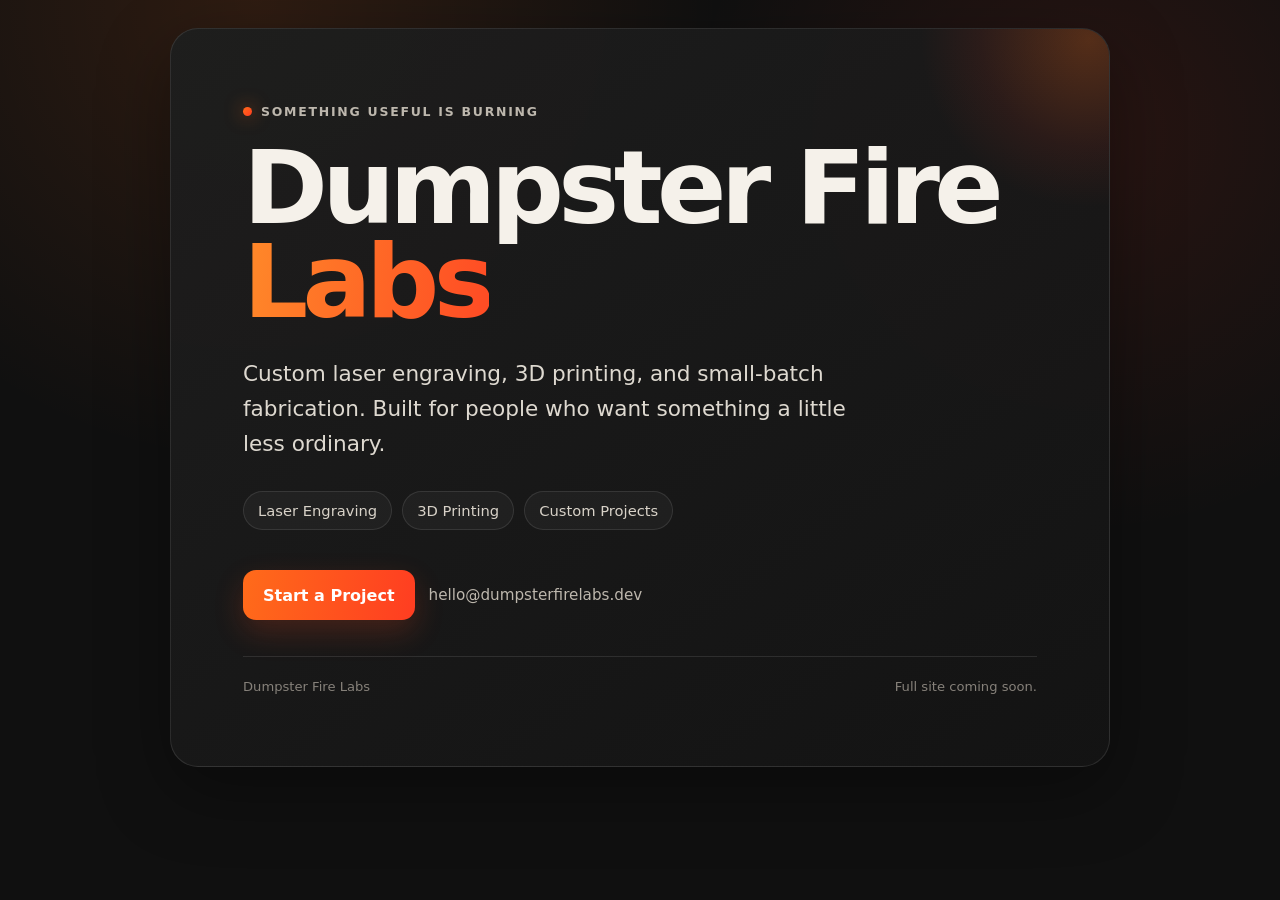
==== index.html @ 1f5a21df "Add files via upload" ====
<!doctype html>
<html lang="en">
<head>
  <meta charset="utf-8" />
  <meta name="viewport" content="width=device-width, initial-scale=1" />
  <meta name="description" content="Dumpster Fire Labs — custom laser engraving, 3D printing, and small-batch fabrication." />
  <meta name="theme-color" content="#121212" />
  <title>Dumpster Fire Labs</title>
  <style>
    :root {
      --bg: #101010;
      --text: #f5f1ea;
      --muted: #bdb7ad;
      --accent: #ff6b1a;
      --accent-2: #ff3d21;
      --line: rgba(255,255,255,.10);
      --shadow: 0 24px 70px rgba(0,0,0,.35);
    }
    * { box-sizing: border-box; }
    html, body { min-height: 100%; }
    body {
      margin: 0;
      background:
        radial-gradient(circle at 20% 0%, rgba(255,107,26,.13), transparent 34%),
        radial-gradient(circle at 85% 15%, rgba(255,61,33,.10), transparent 30%),
        var(--bg);
      color: var(--text);
      font-family: Inter, ui-sans-serif, system-ui, -apple-system, BlinkMacSystemFont, "Segoe UI", sans-serif;
      display: grid;
      place-items: center;
      padding: 28px;
    }
    .wrap { width: min(940px, 100%); }
    .card {
      position: relative;
      overflow: hidden;
      background: linear-gradient(145deg, rgba(30,30,30,.96), rgba(20,20,20,.96));
      border: 1px solid var(--line);
      border-radius: 28px;
      padding: clamp(30px, 6vw, 72px);
      box-shadow: var(--shadow);
    }
    .glow {
      position: absolute;
      width: 340px;
      height: 340px;
      border-radius: 50%;
      right: -150px;
      top: -160px;
      background: radial-gradient(circle, rgba(255,107,26,.26), rgba(255,61,33,.08) 45%, transparent 70%);
      pointer-events: none;
    }
    .eyebrow {
      display: inline-flex;
      align-items: center;
      gap: 9px;
      color: var(--muted);
      font-size: .78rem;
      font-weight: 750;
      letter-spacing: .14em;
      text-transform: uppercase;
      margin-bottom: 22px;
    }
    .spark {
      width: 9px;
      height: 9px;
      border-radius: 999px;
      background: linear-gradient(135deg, var(--accent), var(--accent-2));
      box-shadow: 0 0 18px rgba(255,107,26,.65);
    }
    h1 {
      margin: 0;
      font-size: clamp(3rem, 8vw, 6.6rem);
      line-height: .92;
      letter-spacing: -.055em;
      max-width: 760px;
    }
    .accent {
      background: linear-gradient(100deg, #ff8a29, #ff4a24);
      -webkit-background-clip: text;
      background-clip: text;
      color: transparent;
    }
    .tagline {
      margin: 28px 0 0;
      max-width: 650px;
      color: #ded9d0;
      font-size: clamp(1.08rem, 2.2vw, 1.35rem);
      line-height: 1.6;
    }
    .services {
      display: flex;
      flex-wrap: wrap;
      gap: 10px;
      margin-top: 30px;
    }
    .pill {
      border: 1px solid var(--line);
      background: rgba(255,255,255,.035);
      color: #d8d2c8;
      border-radius: 999px;
      padding: 10px 14px;
      font-size: .92rem;
    }
    .actions {
      display: flex;
      flex-wrap: wrap;
      align-items: center;
      gap: 14px;
      margin-top: 40px;
    }
    .button {
      display: inline-flex;
      align-items: center;
      justify-content: center;
      min-height: 50px;
      padding: 0 20px;
      border-radius: 13px;
      background: linear-gradient(100deg, var(--accent), var(--accent-2));
      color: white;
      font-weight: 800;
      text-decoration: none;
      box-shadow: 0 12px 30px rgba(255,75,30,.20);
      transition: transform .15s ease, filter .15s ease;
    }
    .button:hover {
      transform: translateY(-1px);
      filter: brightness(1.05);
    }
    .email {
      color: var(--muted);
      text-decoration: none;
      font-size: .95rem;
    }
    .email:hover { color: var(--text); }
    footer {
      display: flex;
      justify-content: space-between;
      gap: 18px;
      margin-top: 36px;
      padding-top: 22px;
      border-top: 1px solid var(--line);
      color: #86817a;
      font-size: .82rem;
    }
    @media (max-width: 640px) {
      body { padding: 16px; }
      .card { border-radius: 22px; }
      footer { flex-direction: column; }
    }
  </style>
</head>
<body>
  <main class="wrap">
    <section class="card">
      <div class="glow"></div>
      <div class="eyebrow"><span class="spark"></span> Something useful is burning</div>
      <h1>Dumpster Fire <span class="accent">Labs</span></h1>
      <p class="tagline">
        Custom laser engraving, 3D printing, and small-batch fabrication.
        Built for people who want something a little less ordinary.
      </p>
      <div class="services" aria-label="Services">
        <span class="pill">Laser Engraving</span>
        <span class="pill">3D Printing</span>
        <span class="pill">Custom Projects</span>
      </div>
      <div class="actions">
        <a class="button" href="mailto:hello@dumpsterfirelabs.dev">Start a Project</a>
        <a class="email" href="mailto:hello@dumpsterfirelabs.dev">hello@dumpsterfirelabs.dev</a>
      </div>
      <footer>
        <span>Dumpster Fire Labs</span>
        <span>Full site coming soon.</span>
      </footer>
    </section>
  </main>
</body>
</html>
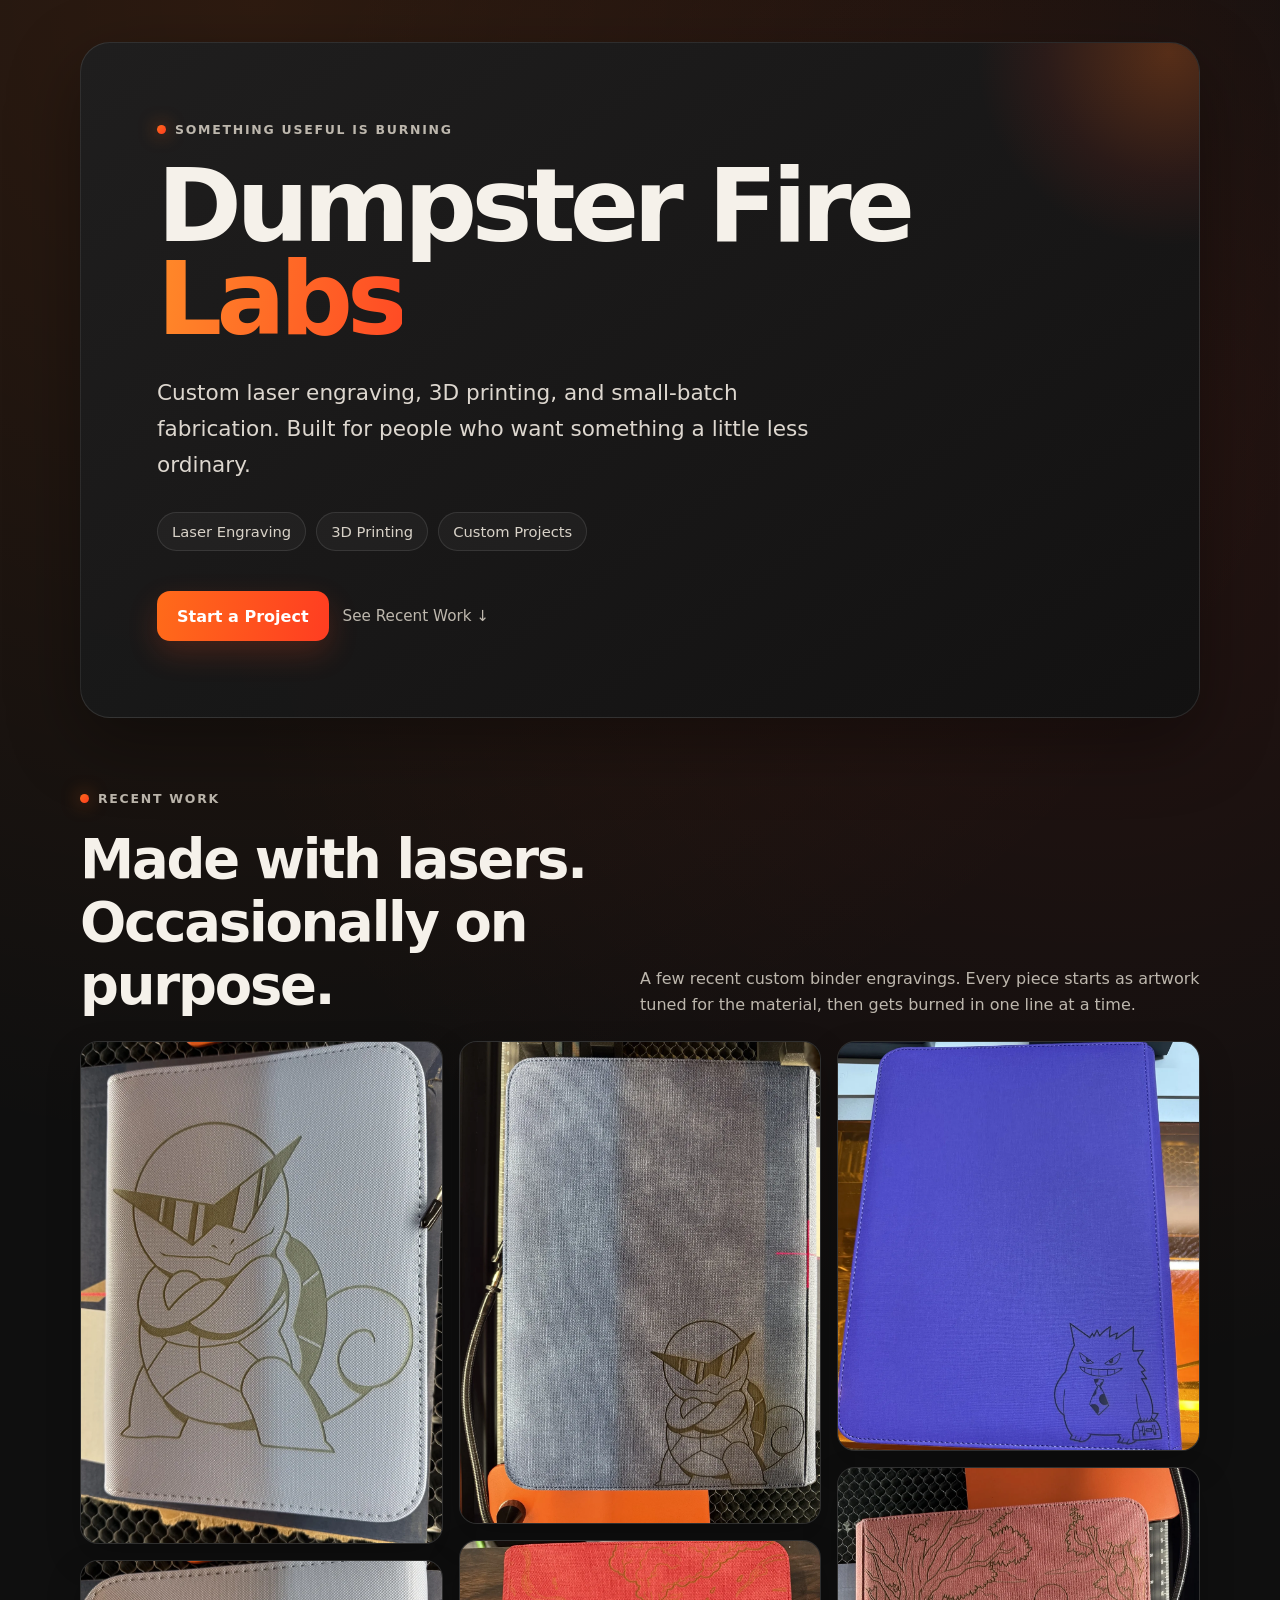
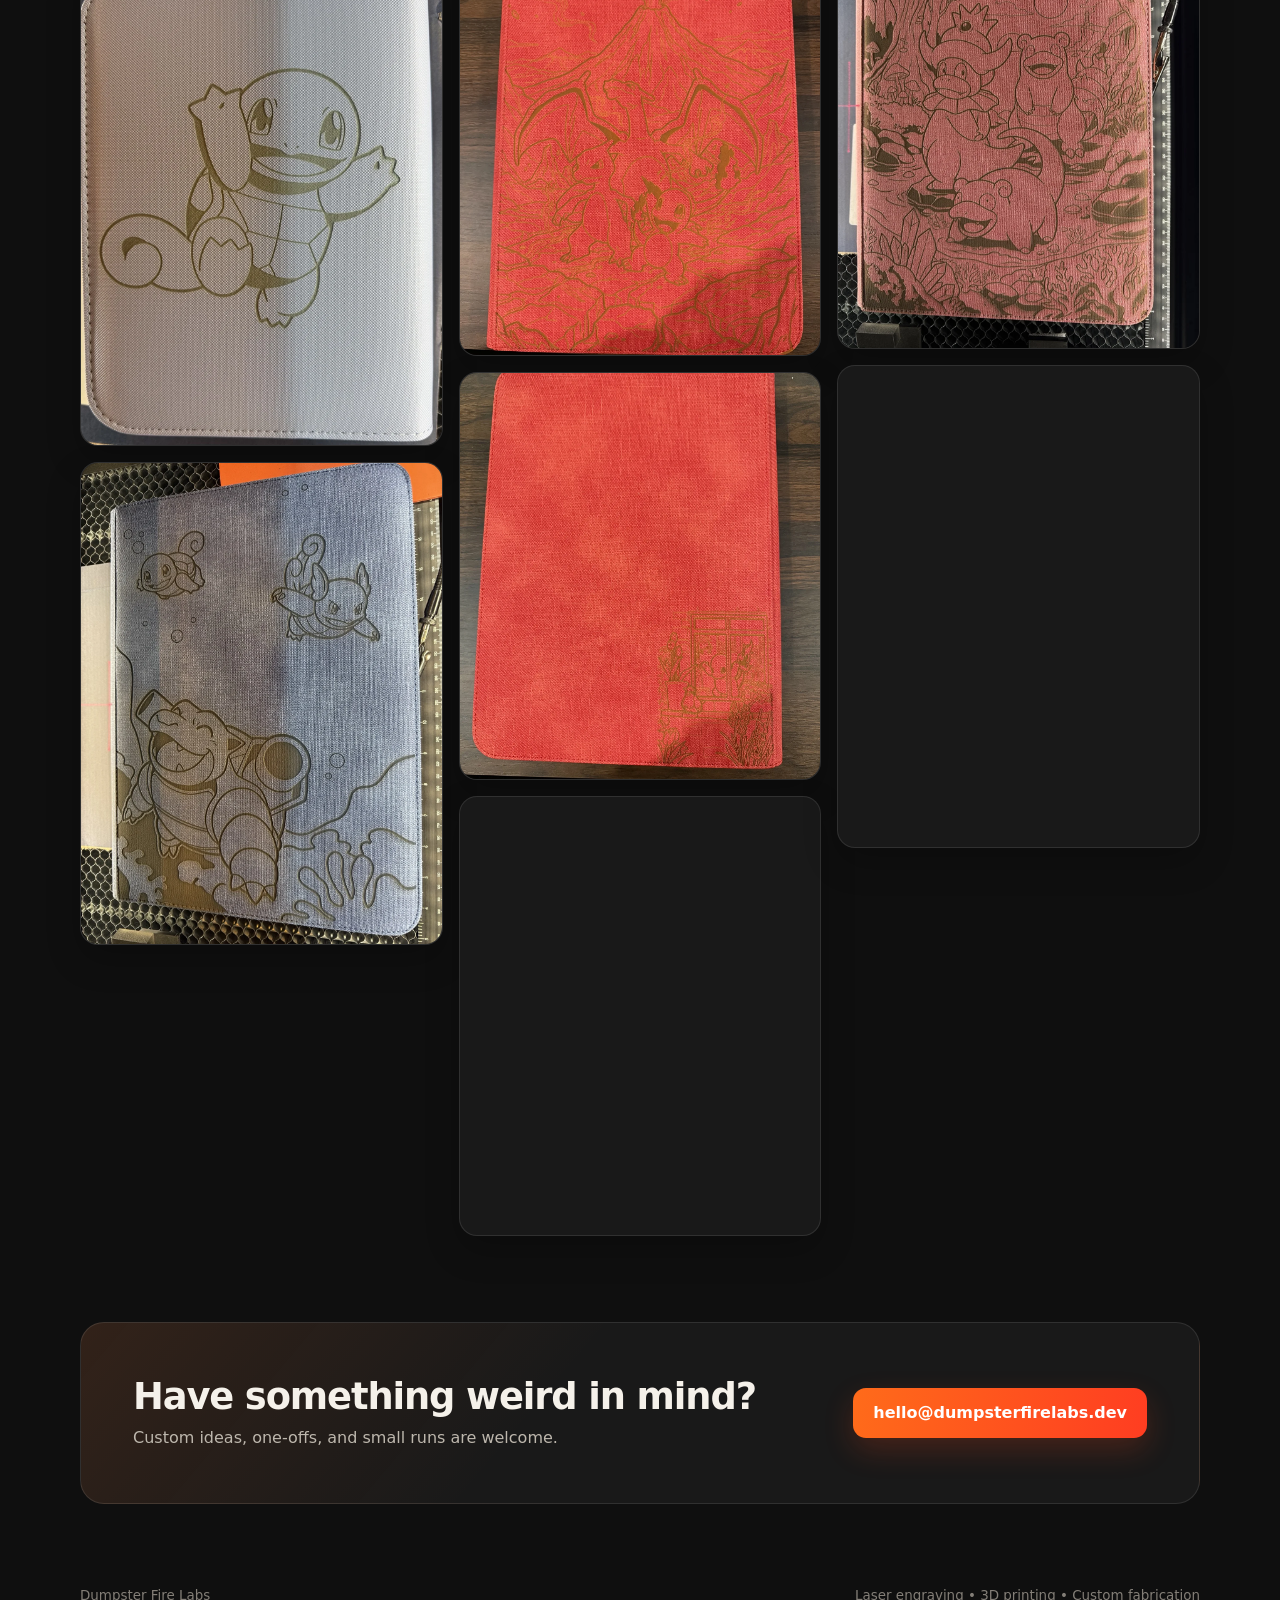
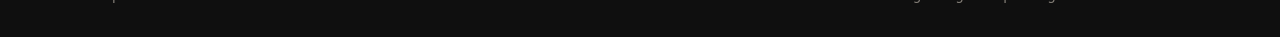
==== commit 1e416583: "Add files via upload" ====
--- a/index.html
+++ b/index.html
@@ -1,179 +1,43 @@
 <!doctype html>
 <html lang="en">
 <head>
-  <meta charset="utf-8" />
-  <meta name="viewport" content="width=device-width, initial-scale=1" />
-  <meta name="description" content="Dumpster Fire Labs — custom laser engraving, 3D printing, and small-batch fabrication." />
-  <meta name="theme-color" content="#121212" />
-  <title>Dumpster Fire Labs</title>
-  <style>
-    :root {
-      --bg: #101010;
-      --text: #f5f1ea;
-      --muted: #bdb7ad;
-      --accent: #ff6b1a;
-      --accent-2: #ff3d21;
-      --line: rgba(255,255,255,.10);
-      --shadow: 0 24px 70px rgba(0,0,0,.35);
-    }
-    * { box-sizing: border-box; }
-    html, body { min-height: 100%; }
-    body {
-      margin: 0;
-      background:
-        radial-gradient(circle at 20% 0%, rgba(255,107,26,.13), transparent 34%),
-        radial-gradient(circle at 85% 15%, rgba(255,61,33,.10), transparent 30%),
-        var(--bg);
-      color: var(--text);
-      font-family: Inter, ui-sans-serif, system-ui, -apple-system, BlinkMacSystemFont, "Segoe UI", sans-serif;
-      display: grid;
-      place-items: center;
-      padding: 28px;
-    }
-    .wrap { width: min(940px, 100%); }
-    .card {
-      position: relative;
-      overflow: hidden;
-      background: linear-gradient(145deg, rgba(30,30,30,.96), rgba(20,20,20,.96));
-      border: 1px solid var(--line);
-      border-radius: 28px;
-      padding: clamp(30px, 6vw, 72px);
-      box-shadow: var(--shadow);
-    }
-    .glow {
-      position: absolute;
-      width: 340px;
-      height: 340px;
-      border-radius: 50%;
-      right: -150px;
-      top: -160px;
-      background: radial-gradient(circle, rgba(255,107,26,.26), rgba(255,61,33,.08) 45%, transparent 70%);
-      pointer-events: none;
-    }
-    .eyebrow {
-      display: inline-flex;
-      align-items: center;
-      gap: 9px;
-      color: var(--muted);
-      font-size: .78rem;
-      font-weight: 750;
-      letter-spacing: .14em;
-      text-transform: uppercase;
-      margin-bottom: 22px;
-    }
-    .spark {
-      width: 9px;
-      height: 9px;
-      border-radius: 999px;
-      background: linear-gradient(135deg, var(--accent), var(--accent-2));
-      box-shadow: 0 0 18px rgba(255,107,26,.65);
-    }
-    h1 {
-      margin: 0;
-      font-size: clamp(3rem, 8vw, 6.6rem);
-      line-height: .92;
-      letter-spacing: -.055em;
-      max-width: 760px;
-    }
-    .accent {
-      background: linear-gradient(100deg, #ff8a29, #ff4a24);
-      -webkit-background-clip: text;
-      background-clip: text;
-      color: transparent;
-    }
-    .tagline {
-      margin: 28px 0 0;
-      max-width: 650px;
-      color: #ded9d0;
-      font-size: clamp(1.08rem, 2.2vw, 1.35rem);
-      line-height: 1.6;
-    }
-    .services {
-      display: flex;
-      flex-wrap: wrap;
-      gap: 10px;
-      margin-top: 30px;
-    }
-    .pill {
-      border: 1px solid var(--line);
-      background: rgba(255,255,255,.035);
-      color: #d8d2c8;
-      border-radius: 999px;
-      padding: 10px 14px;
-      font-size: .92rem;
-    }
-    .actions {
-      display: flex;
-      flex-wrap: wrap;
-      align-items: center;
-      gap: 14px;
-      margin-top: 40px;
-    }
-    .button {
-      display: inline-flex;
-      align-items: center;
-      justify-content: center;
-      min-height: 50px;
-      padding: 0 20px;
-      border-radius: 13px;
-      background: linear-gradient(100deg, var(--accent), var(--accent-2));
-      color: white;
-      font-weight: 800;
-      text-decoration: none;
-      box-shadow: 0 12px 30px rgba(255,75,30,.20);
-      transition: transform .15s ease, filter .15s ease;
-    }
-    .button:hover {
-      transform: translateY(-1px);
-      filter: brightness(1.05);
-    }
-    .email {
-      color: var(--muted);
-      text-decoration: none;
-      font-size: .95rem;
-    }
-    .email:hover { color: var(--text); }
-    footer {
-      display: flex;
-      justify-content: space-between;
-      gap: 18px;
-      margin-top: 36px;
-      padding-top: 22px;
-      border-top: 1px solid var(--line);
-      color: #86817a;
-      font-size: .82rem;
-    }
-    @media (max-width: 640px) {
-      body { padding: 16px; }
-      .card { border-radius: 22px; }
-      footer { flex-direction: column; }
-    }
-  </style>
+<meta charset="utf-8">
+<meta name="viewport" content="width=device-width,initial-scale=1">
+<meta name="description" content="Dumpster Fire Labs — custom laser engraving, 3D printing, and small-batch fabrication.">
+<meta name="theme-color" content="#101010">
+<title>Dumpster Fire Labs</title>
+<style>
+:root{--bg:#0f0f0f;--panel:#191919;--text:#f5f1ea;--muted:#bdb7ad;--accent:#ff6b1a;--accent2:#ff3d21;--line:rgba(255,255,255,.1)}
+*{box-sizing:border-box}html{scroll-behavior:smooth}body{margin:0;background:radial-gradient(circle at 20% 0,rgba(255,107,26,.13),transparent 34%),radial-gradient(circle at 85% 15%,rgba(255,61,33,.09),transparent 30%),var(--bg);color:var(--text);font-family:Inter,ui-sans-serif,system-ui,-apple-system,BlinkMacSystemFont,"Segoe UI",sans-serif}
+.shell{width:min(1120px,calc(100% - 32px));margin:auto}.hero{min-height:78vh;display:grid;place-items:center;padding:42px 0 34px}
+.hero-card{width:100%;position:relative;overflow:hidden;background:linear-gradient(145deg,rgba(31,31,31,.97),rgba(18,18,18,.97));border:1px solid var(--line);border-radius:30px;padding:clamp(32px,6vw,76px);box-shadow:0 24px 70px rgba(0,0,0,.35)}
+.glow{position:absolute;width:390px;height:390px;border-radius:50%;right:-165px;top:-185px;background:radial-gradient(circle,rgba(255,107,26,.27),rgba(255,61,33,.08) 45%,transparent 70%)}
+.eyebrow{display:inline-flex;align-items:center;gap:9px;color:var(--muted);font-size:.78rem;font-weight:800;letter-spacing:.14em;text-transform:uppercase;margin-bottom:22px}
+.spark{width:9px;height:9px;border-radius:50%;background:linear-gradient(135deg,var(--accent),var(--accent2));box-shadow:0 0 18px rgba(255,107,26,.65)}
+h1{margin:0;max-width:820px;font-size:clamp(3.2rem,8vw,7rem);line-height:.91;letter-spacing:-.057em}.accent{background:linear-gradient(100deg,#ff8a29,#ff4a24);-webkit-background-clip:text;background-clip:text;color:transparent}
+.tagline{margin:30px 0 0;max-width:700px;color:#ddd7cf;font-size:clamp(1.08rem,2vw,1.35rem);line-height:1.65}
+.services,.actions{display:flex;flex-wrap:wrap;gap:10px;margin-top:30px}.pill{border:1px solid var(--line);background:rgba(255,255,255,.035);color:#d8d2c8;border-radius:999px;padding:10px 14px;font-size:.92rem}
+.actions{align-items:center;gap:14px;margin-top:40px}.button{display:inline-flex;align-items:center;justify-content:center;min-height:50px;padding:0 20px;border-radius:13px;background:linear-gradient(100deg,var(--accent),var(--accent2));color:#fff;font-weight:850;text-decoration:none;box-shadow:0 12px 30px rgba(255,75,30,.2)}
+.secondary{color:var(--muted);text-decoration:none;font-size:.95rem}.section{padding:36px 0 86px}.section-head{display:flex;justify-content:space-between;align-items:end;gap:28px;margin-bottom:24px}.section-head h2{margin:0;font-size:clamp(2rem,5vw,3.4rem);letter-spacing:-.04em}.section-head p{margin:0;max-width:560px;color:var(--muted);line-height:1.6}
+.gallery{columns:3 280px;column-gap:16px}.shot{break-inside:avoid;margin:0 0 16px;overflow:hidden;border:1px solid var(--line);border-radius:18px;background:var(--panel);box-shadow:0 14px 34px rgba(0,0,0,.22)}.shot img{display:block;width:100%;height:auto;transition:transform .25s ease}.shot:hover img{transform:scale(1.012)}
+.cta{margin-bottom:84px;padding:clamp(28px,5vw,52px);border-radius:24px;border:1px solid var(--line);background:linear-gradient(130deg,rgba(255,107,26,.11),transparent 42%),var(--panel);display:flex;justify-content:space-between;align-items:center;gap:24px}.cta h3{margin:0 0 8px;font-size:clamp(1.55rem,3vw,2.3rem);letter-spacing:-.03em}.cta p{margin:0;color:var(--muted);line-height:1.55}footer{padding:0 0 34px;color:#837e77;font-size:.84rem;display:flex;justify-content:space-between;gap:16px}
+@media(max-width:720px){.hero{min-height:auto;padding-top:18px}.hero-card{border-radius:22px}.section-head{display:block}.section-head p{margin-top:12px}.cta{align-items:flex-start;flex-direction:column}footer{flex-direction:column}}
+</style>
 </head>
 <body>
-  <main class="wrap">
-    <section class="card">
-      <div class="glow"></div>
-      <div class="eyebrow"><span class="spark"></span> Something useful is burning</div>
-      <h1>Dumpster Fire <span class="accent">Labs</span></h1>
-      <p class="tagline">
-        Custom laser engraving, 3D printing, and small-batch fabrication.
-        Built for people who want something a little less ordinary.
-      </p>
-      <div class="services" aria-label="Services">
-        <span class="pill">Laser Engraving</span>
-        <span class="pill">3D Printing</span>
-        <span class="pill">Custom Projects</span>
-      </div>
-      <div class="actions">
-        <a class="button" href="mailto:hello@dumpsterfirelabs.dev">Start a Project</a>
-        <a class="email" href="mailto:hello@dumpsterfirelabs.dev">hello@dumpsterfirelabs.dev</a>
-      </div>
-      <footer>
-        <span>Dumpster Fire Labs</span>
-        <span>Full site coming soon.</span>
-      </footer>
-    </section>
-  </main>
-</body>
-</html>
+<div class="shell">
+<section class="hero"><div class="hero-card"><div class="glow"></div><div class="eyebrow"><span class="spark"></span> Something useful is burning</div><h1>Dumpster Fire <span class="accent">Labs</span></h1><p class="tagline">Custom laser engraving, 3D printing, and small-batch fabrication. Built for people who want something a little less ordinary.</p><div class="services"><span class="pill">Laser Engraving</span><span class="pill">3D Printing</span><span class="pill">Custom Projects</span></div><div class="actions"><a class="button" href="mailto:hello@dumpsterfirelabs.dev">Start a Project</a><a class="secondary" href="#work">See Recent Work ↓</a></div></div></section>
+<section class="section" id="work"><div class="section-head"><div><div class="eyebrow"><span class="spark"></span> Recent work</div><h2>Made with lasers.<br>Occasionally on purpose.</h2></div><p>A few recent custom binder engravings. Every piece starts as artwork tuned for the material, then gets burned in one line at a time.</p></div><div class="gallery"><figure class="shot"><img src="images/work-01.webp" alt="Custom laser engraved binder artwork" loading="lazy" decoding="async"></figure>
+<figure class="shot"><img src="images/work-02.webp" alt="Custom laser engraved binder artwork" loading="lazy" decoding="async"></figure>
+<figure class="shot"><img src="images/work-03.webp" alt="Custom laser engraved binder artwork" loading="lazy" decoding="async"></figure>
+<figure class="shot"><img src="images/work-04.webp" alt="Custom laser engraved binder artwork" loading="lazy" decoding="async"></figure>
+<figure class="shot"><img src="images/work-05.webp" alt="Custom laser engraved binder artwork" loading="lazy" decoding="async"></figure>
+<figure class="shot"><img src="images/work-06.webp" alt="Custom laser engraved binder artwork" loading="lazy" decoding="async"></figure>
+<figure class="shot"><img src="images/work-07.webp" alt="Custom laser engraved binder artwork" loading="lazy" decoding="async"></figure>
+<figure class="shot"><img src="images/work-08.webp" alt="Custom laser engraved binder artwork" loading="lazy" decoding="async"></figure>
+<figure class="shot"><img src="images/work-09.webp" alt="Custom laser engraved binder artwork" loading="lazy" decoding="async"></figure>
+<figure class="shot"><img src="images/work-10.webp" alt="Custom laser engraved binder artwork" loading="lazy" decoding="async"></figure></div></section>
+<section class="cta"><div><h3>Have something weird in mind?</h3><p>Custom ideas, one-offs, and small runs are welcome.</p></div><a class="button" href="mailto:hello@dumpsterfirelabs.dev">hello@dumpsterfirelabs.dev</a></section>
+<footer><span>Dumpster Fire Labs</span><span>Laser engraving • 3D printing • Custom fabrication</span></footer>
+</div>
+</body></html>
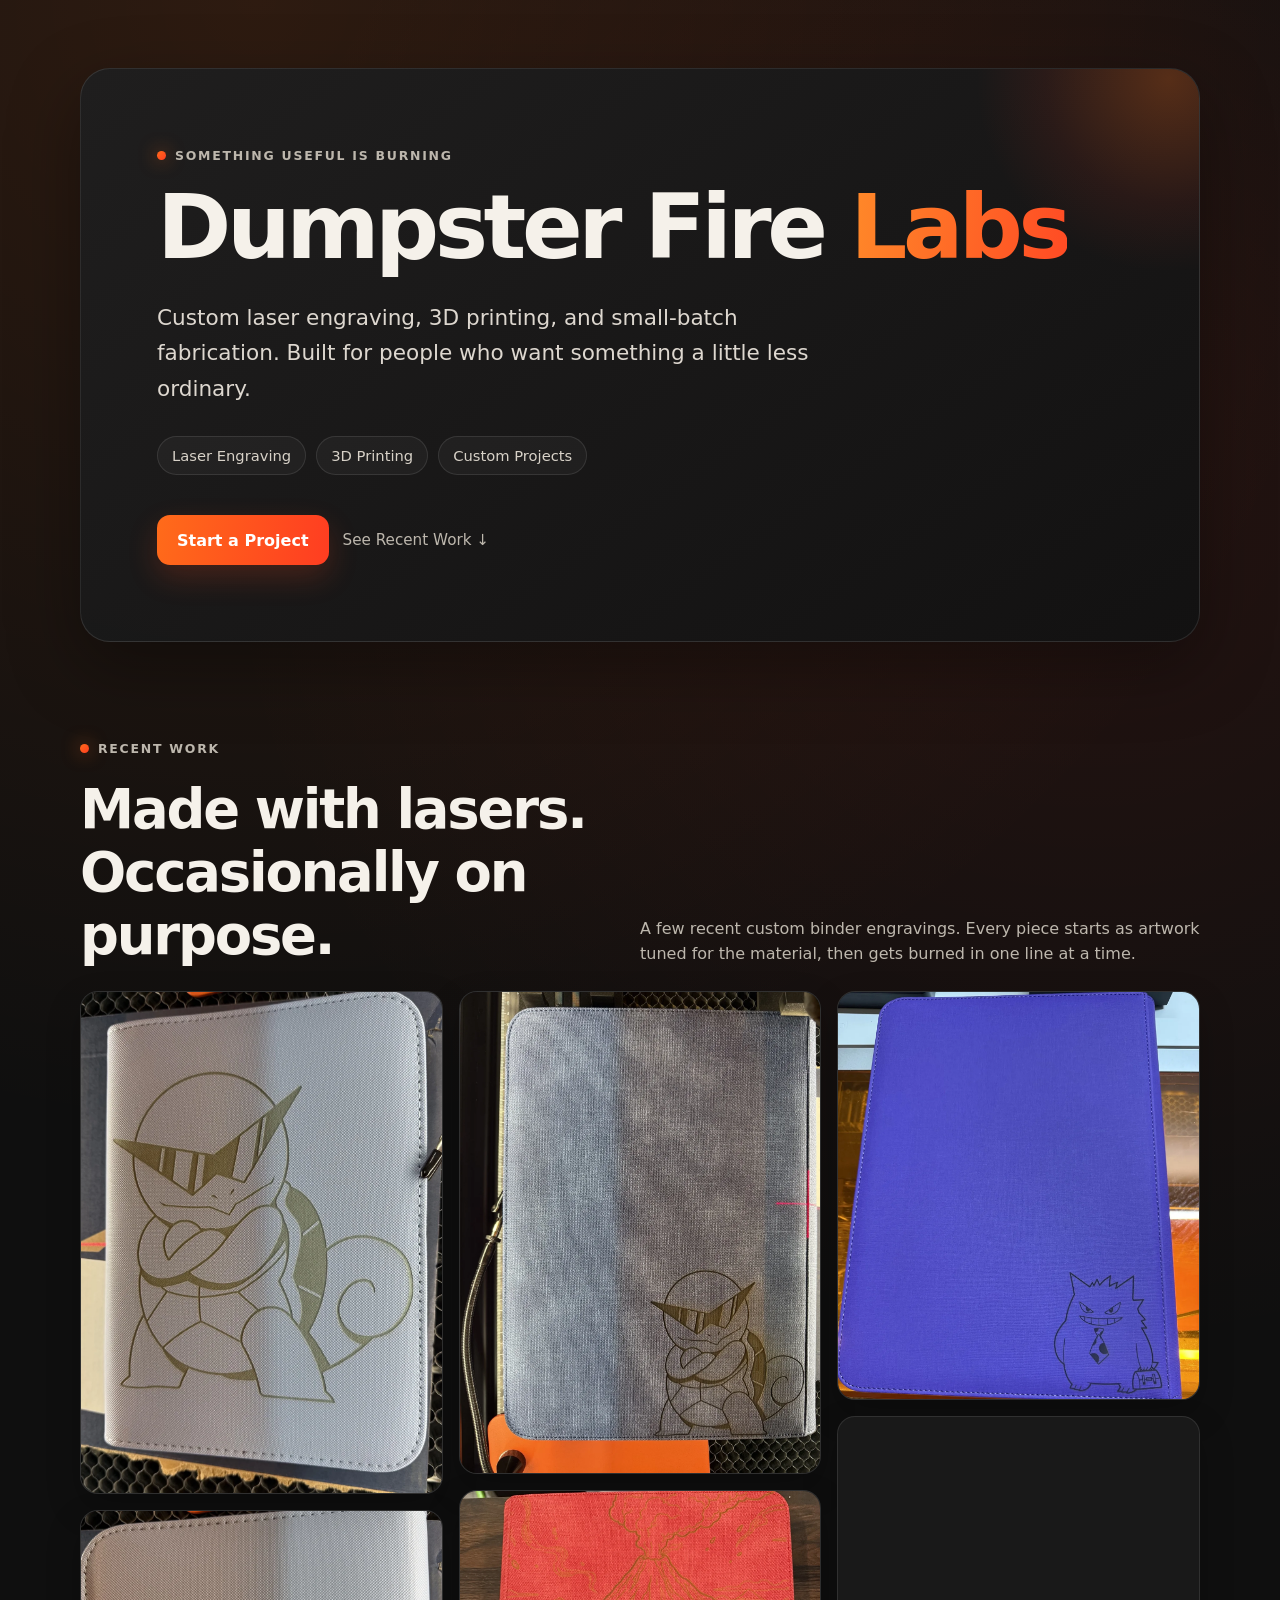
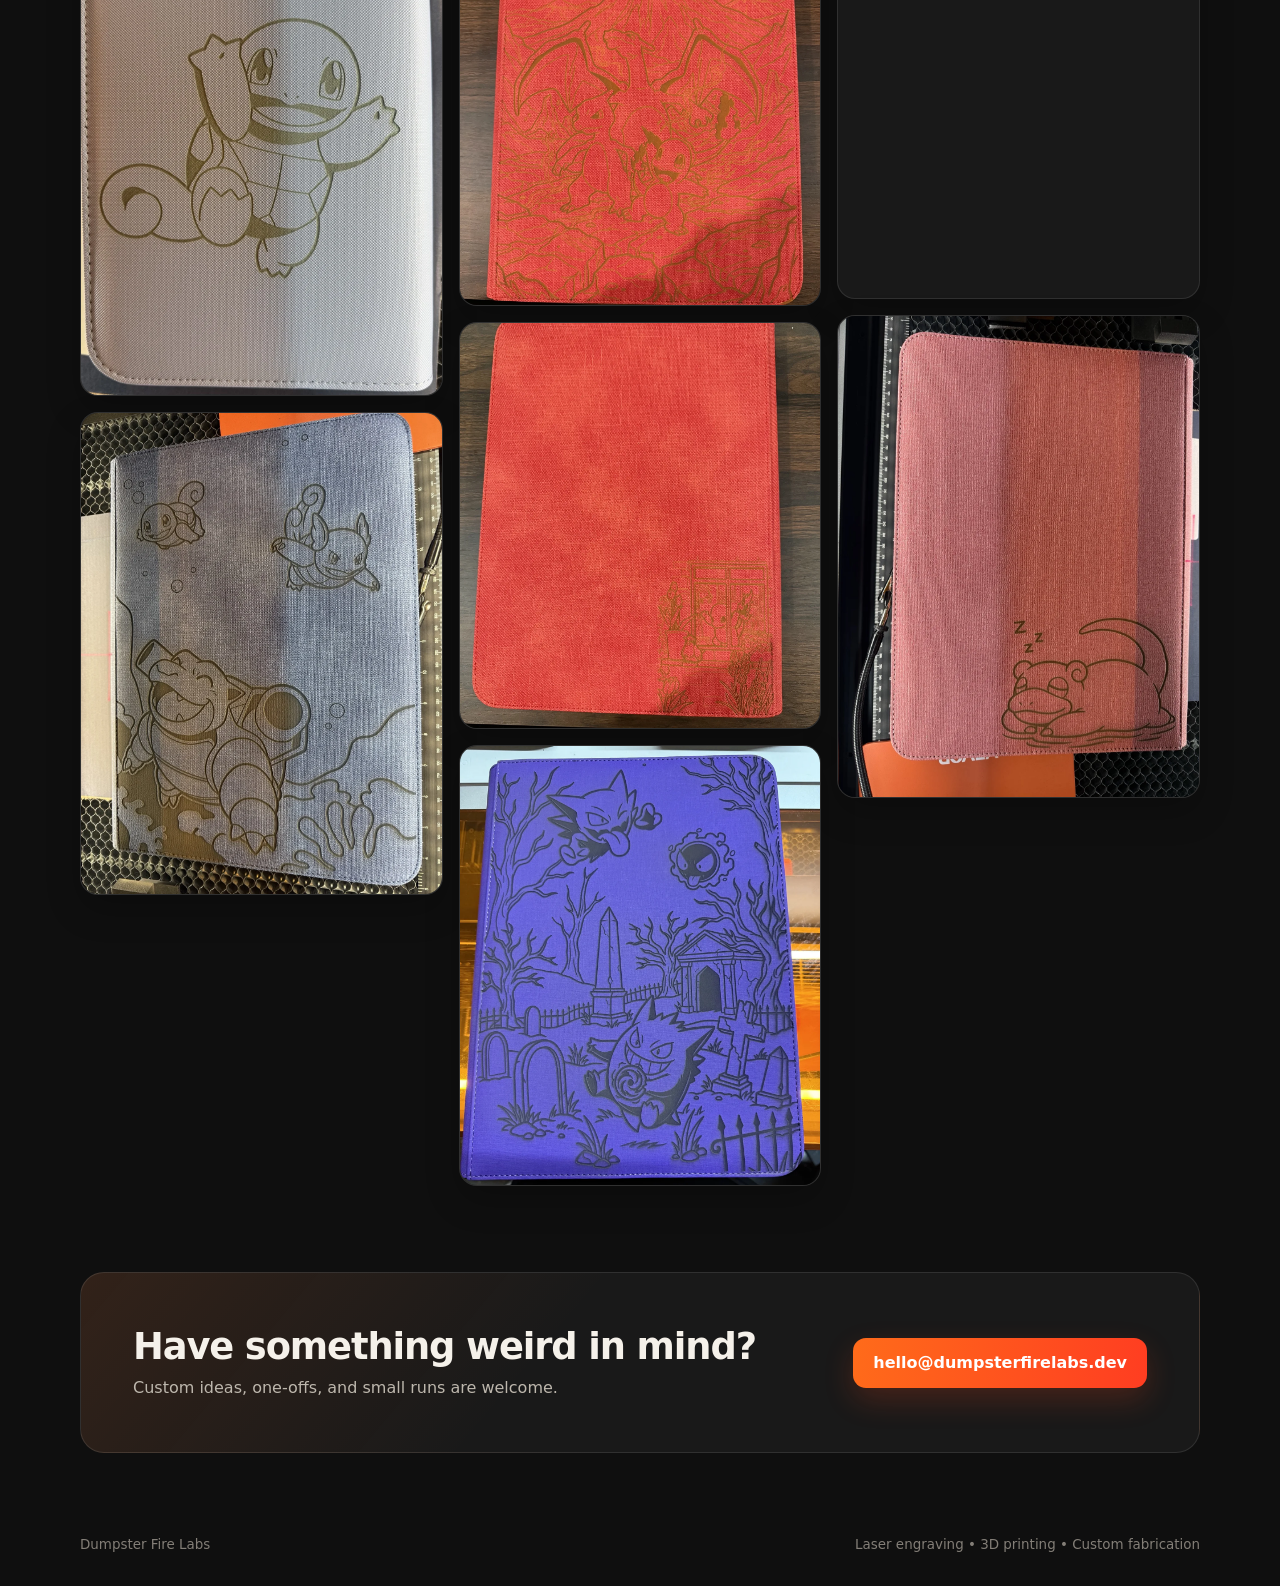
==== commit a96bd6bc: "Update index.html Fixing banner cutoff" ====
--- a/index.html
+++ b/index.html
@@ -14,7 +14,7 @@
 .glow{position:absolute;width:390px;height:390px;border-radius:50%;right:-165px;top:-185px;background:radial-gradient(circle,rgba(255,107,26,.27),rgba(255,61,33,.08) 45%,transparent 70%)}
 .eyebrow{display:inline-flex;align-items:center;gap:9px;color:var(--muted);font-size:.78rem;font-weight:800;letter-spacing:.14em;text-transform:uppercase;margin-bottom:22px}
 .spark{width:9px;height:9px;border-radius:50%;background:linear-gradient(135deg,var(--accent),var(--accent2));box-shadow:0 0 18px rgba(255,107,26,.65)}
-h1{margin:0;max-width:820px;font-size:clamp(3.2rem,8vw,7rem);line-height:.91;letter-spacing:-.057em}.accent{background:linear-gradient(100deg,#ff8a29,#ff4a24);-webkit-background-clip:text;background-clip:text;color:transparent}
+h1{margin:0;max-width:100%;font-size:clamp(2.8rem,7vw,6.2rem);line-height:.95;letter-spacing:-.05em}.accent{background:linear-gradient(100deg,#ff8a29,#ff4a24);-webkit-background-clip:text;background-clip:text;color:transparent}
 .tagline{margin:30px 0 0;max-width:700px;color:#ddd7cf;font-size:clamp(1.08rem,2vw,1.35rem);line-height:1.65}
 .services,.actions{display:flex;flex-wrap:wrap;gap:10px;margin-top:30px}.pill{border:1px solid var(--line);background:rgba(255,255,255,.035);color:#d8d2c8;border-radius:999px;padding:10px 14px;font-size:.92rem}
 .actions{align-items:center;gap:14px;margin-top:40px}.button{display:inline-flex;align-items:center;justify-content:center;min-height:50px;padding:0 20px;border-radius:13px;background:linear-gradient(100deg,var(--accent),var(--accent2));color:#fff;font-weight:850;text-decoration:none;box-shadow:0 12px 30px rgba(255,75,30,.2)}
@@ -40,4 +40,4 @@
 <section class="cta"><div><h3>Have something weird in mind?</h3><p>Custom ideas, one-offs, and small runs are welcome.</p></div><a class="button" href="mailto:hello@dumpsterfirelabs.dev">hello@dumpsterfirelabs.dev</a></section>
 <footer><span>Dumpster Fire Labs</span><span>Laser engraving • 3D printing • Custom fabrication</span></footer>
 </div>
-</body></html>+</body></html>
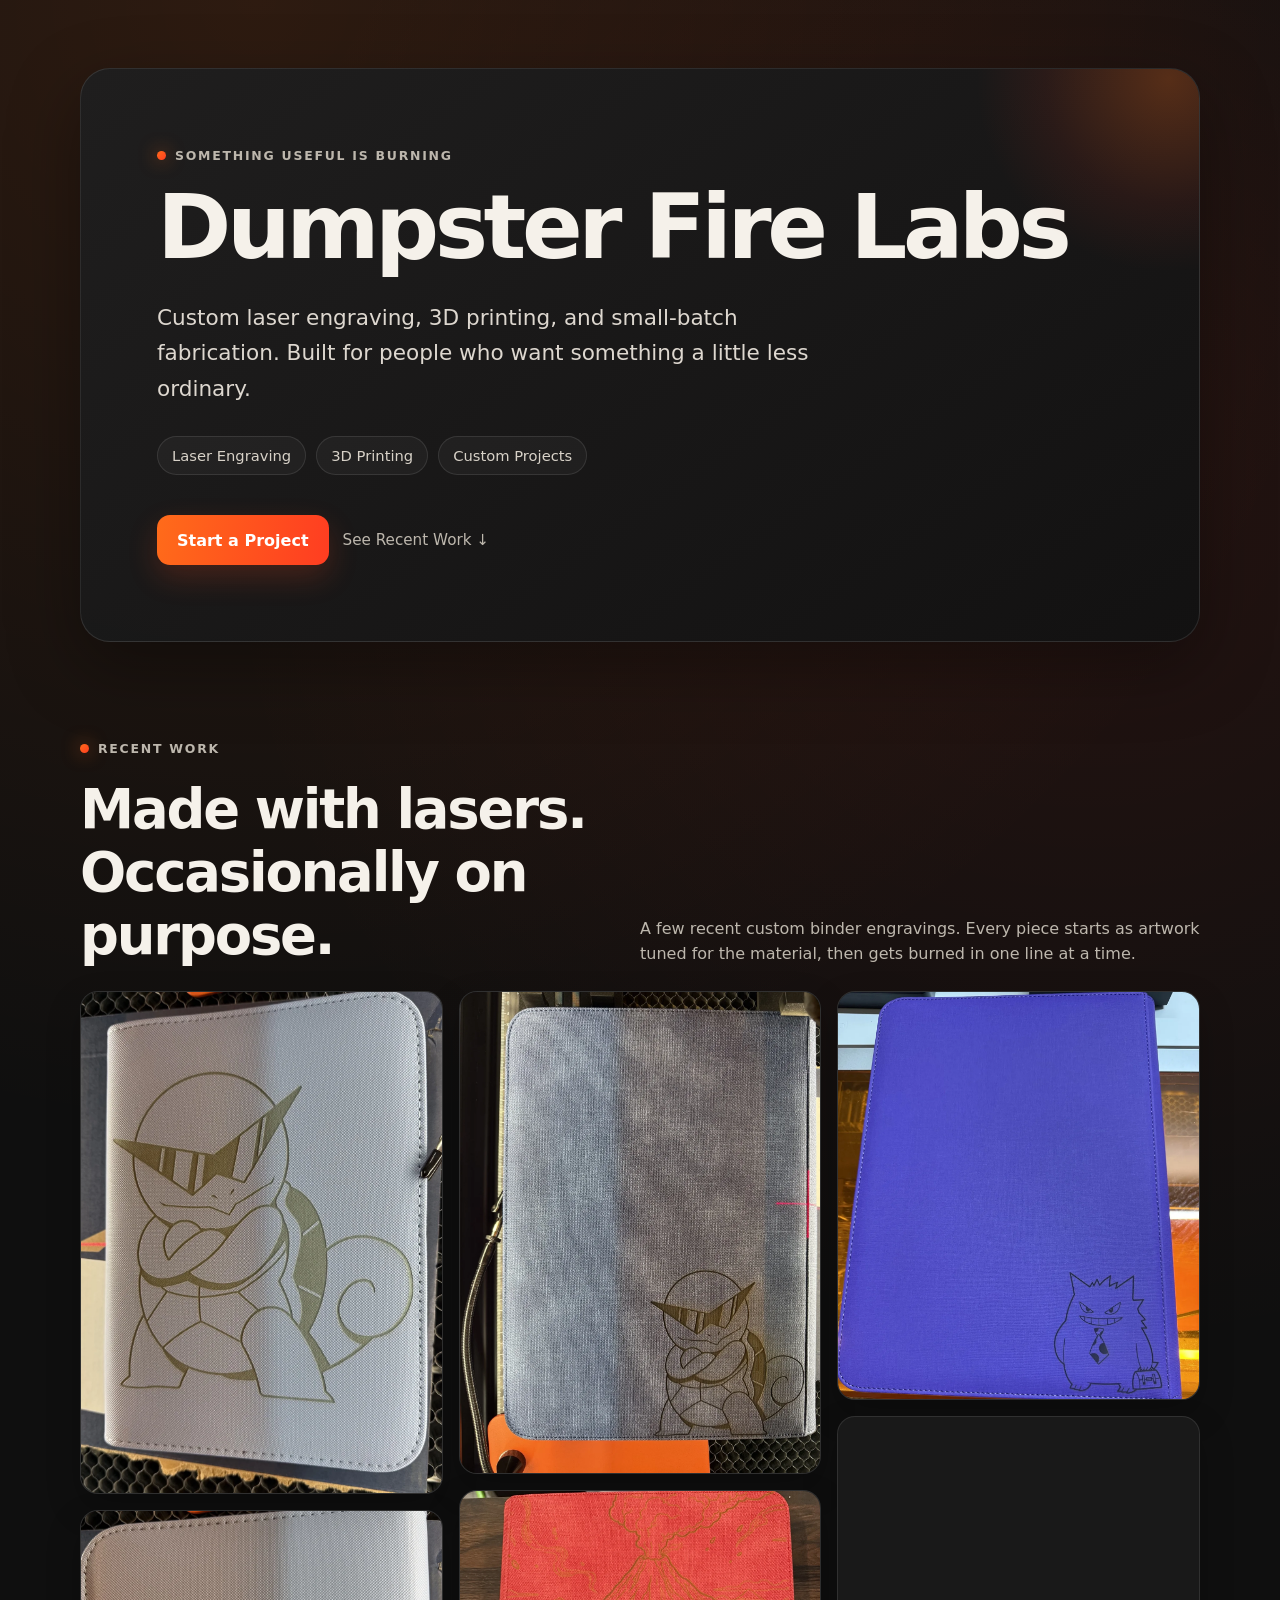
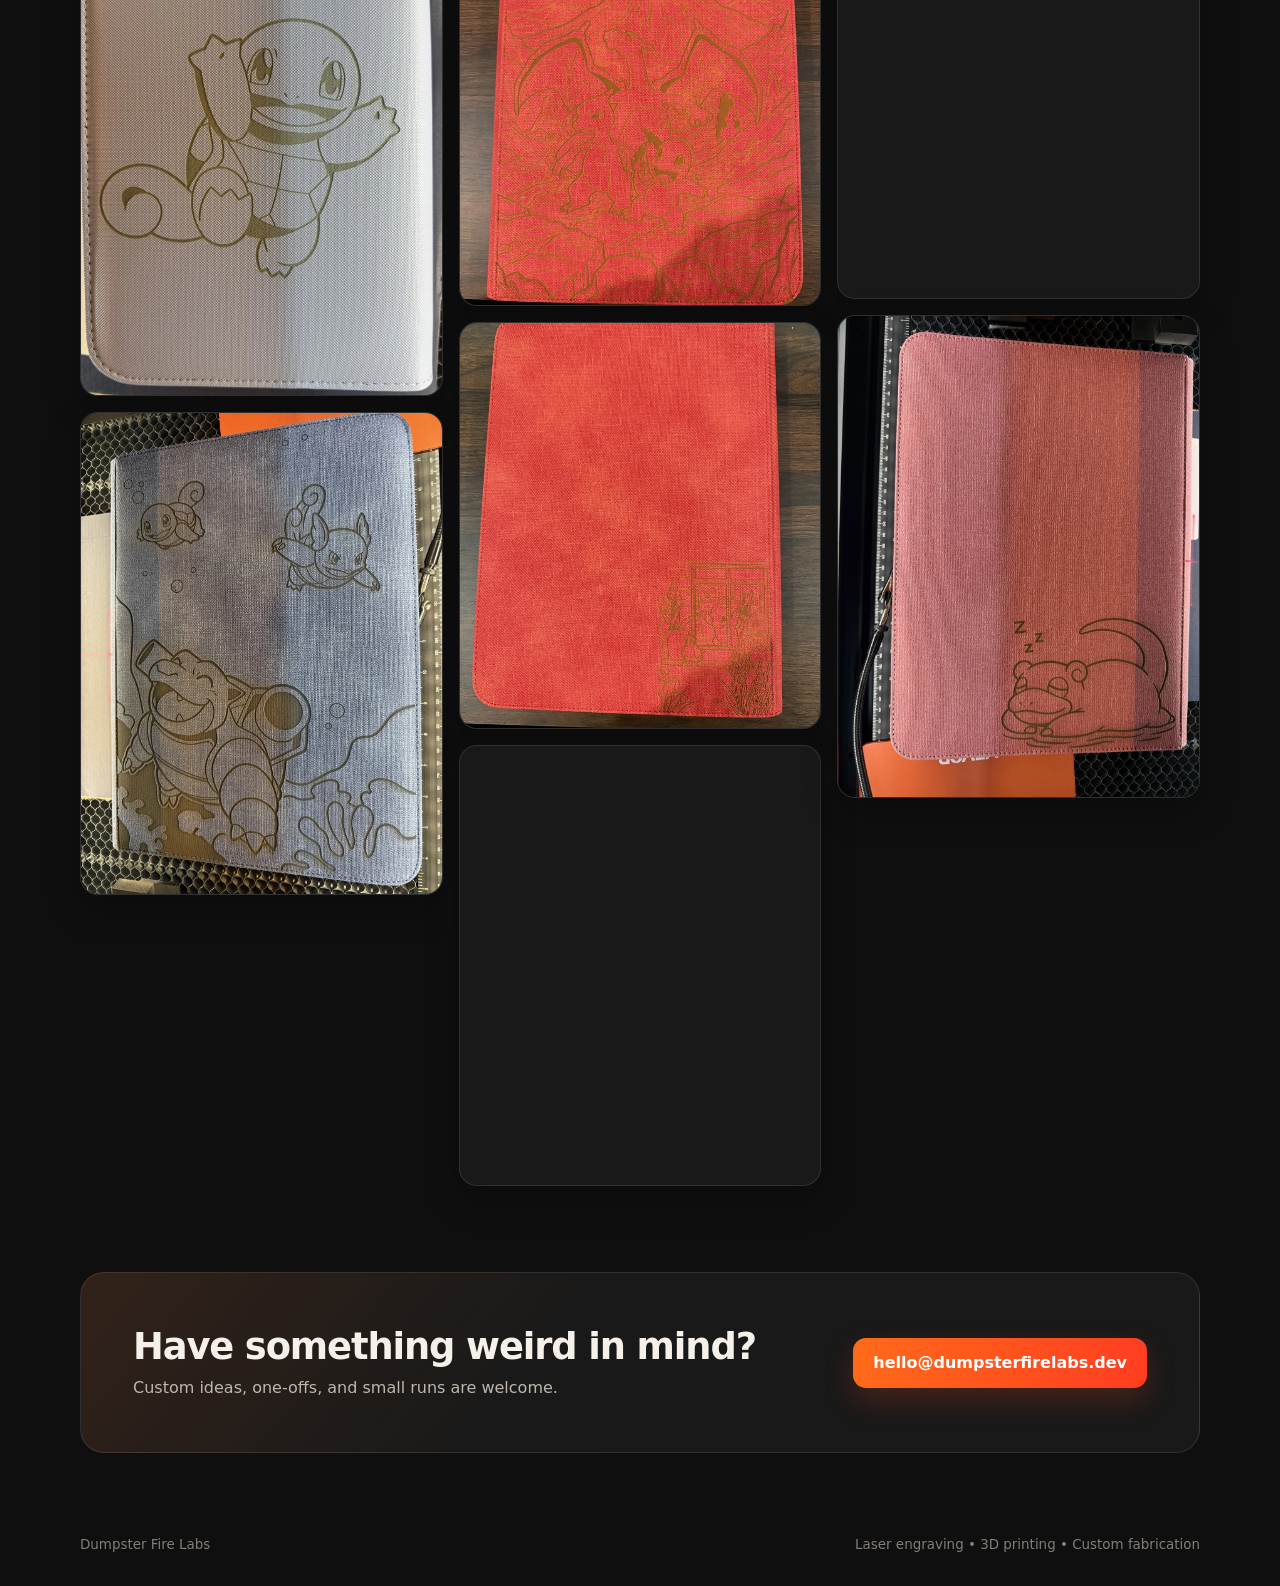
==== commit f299b57b: "Update index.html" ====
--- a/index.html
+++ b/index.html
@@ -10,11 +10,26 @@
 :root{--bg:#0f0f0f;--panel:#191919;--text:#f5f1ea;--muted:#bdb7ad;--accent:#ff6b1a;--accent2:#ff3d21;--line:rgba(255,255,255,.1)}
 *{box-sizing:border-box}html{scroll-behavior:smooth}body{margin:0;background:radial-gradient(circle at 20% 0,rgba(255,107,26,.13),transparent 34%),radial-gradient(circle at 85% 15%,rgba(255,61,33,.09),transparent 30%),var(--bg);color:var(--text);font-family:Inter,ui-sans-serif,system-ui,-apple-system,BlinkMacSystemFont,"Segoe UI",sans-serif}
 .shell{width:min(1120px,calc(100% - 32px));margin:auto}.hero{min-height:78vh;display:grid;place-items:center;padding:42px 0 34px}
-.hero-card{width:100%;position:relative;overflow:hidden;background:linear-gradient(145deg,rgba(31,31,31,.97),rgba(18,18,18,.97));border:1px solid var(--line);border-radius:30px;padding:clamp(32px,6vw,76px);box-shadow:0 24px 70px rgba(0,0,0,.35)}
+.hero-card {
+  width: 100%;
+  position: relative;
+  overflow: hidden;
+  background: linear-gradient(145deg, rgba(31,31,31,.97), rgba(18,18,18,.97));
+  border: 1px solid var(--line);
+  border-radius: 30px;
+  padding: clamp(32px, 6vw, 76px);
+  box-shadow: 0 24px 70px rgba(0,0,0,.35);
+}
 .glow{position:absolute;width:390px;height:390px;border-radius:50%;right:-165px;top:-185px;background:radial-gradient(circle,rgba(255,107,26,.27),rgba(255,61,33,.08) 45%,transparent 70%)}
 .eyebrow{display:inline-flex;align-items:center;gap:9px;color:var(--muted);font-size:.78rem;font-weight:800;letter-spacing:.14em;text-transform:uppercase;margin-bottom:22px}
 .spark{width:9px;height:9px;border-radius:50%;background:linear-gradient(135deg,var(--accent),var(--accent2));box-shadow:0 0 18px rgba(255,107,26,.65)}
-h1{margin:0;max-width:100%;font-size:clamp(2.8rem,7vw,6.2rem);line-height:.95;letter-spacing:-.05em}.accent{background:linear-gradient(100deg,#ff8a29,#ff4a24);-webkit-background-clip:text;background-clip:text;color:transparent}
+h1 {
+  margin: 0;
+  max-width: 100%;
+  font-size: clamp(2.8rem, 7vw, 6.2rem);
+  line-height: .95;
+  letter-spacing: -.05em;
+}
 .tagline{margin:30px 0 0;max-width:700px;color:#ddd7cf;font-size:clamp(1.08rem,2vw,1.35rem);line-height:1.65}
 .services,.actions{display:flex;flex-wrap:wrap;gap:10px;margin-top:30px}.pill{border:1px solid var(--line);background:rgba(255,255,255,.035);color:#d8d2c8;border-radius:999px;padding:10px 14px;font-size:.92rem}
 .actions{align-items:center;gap:14px;margin-top:40px}.button{display:inline-flex;align-items:center;justify-content:center;min-height:50px;padding:0 20px;border-radius:13px;background:linear-gradient(100deg,var(--accent),var(--accent2));color:#fff;font-weight:850;text-decoration:none;box-shadow:0 12px 30px rgba(255,75,30,.2)}
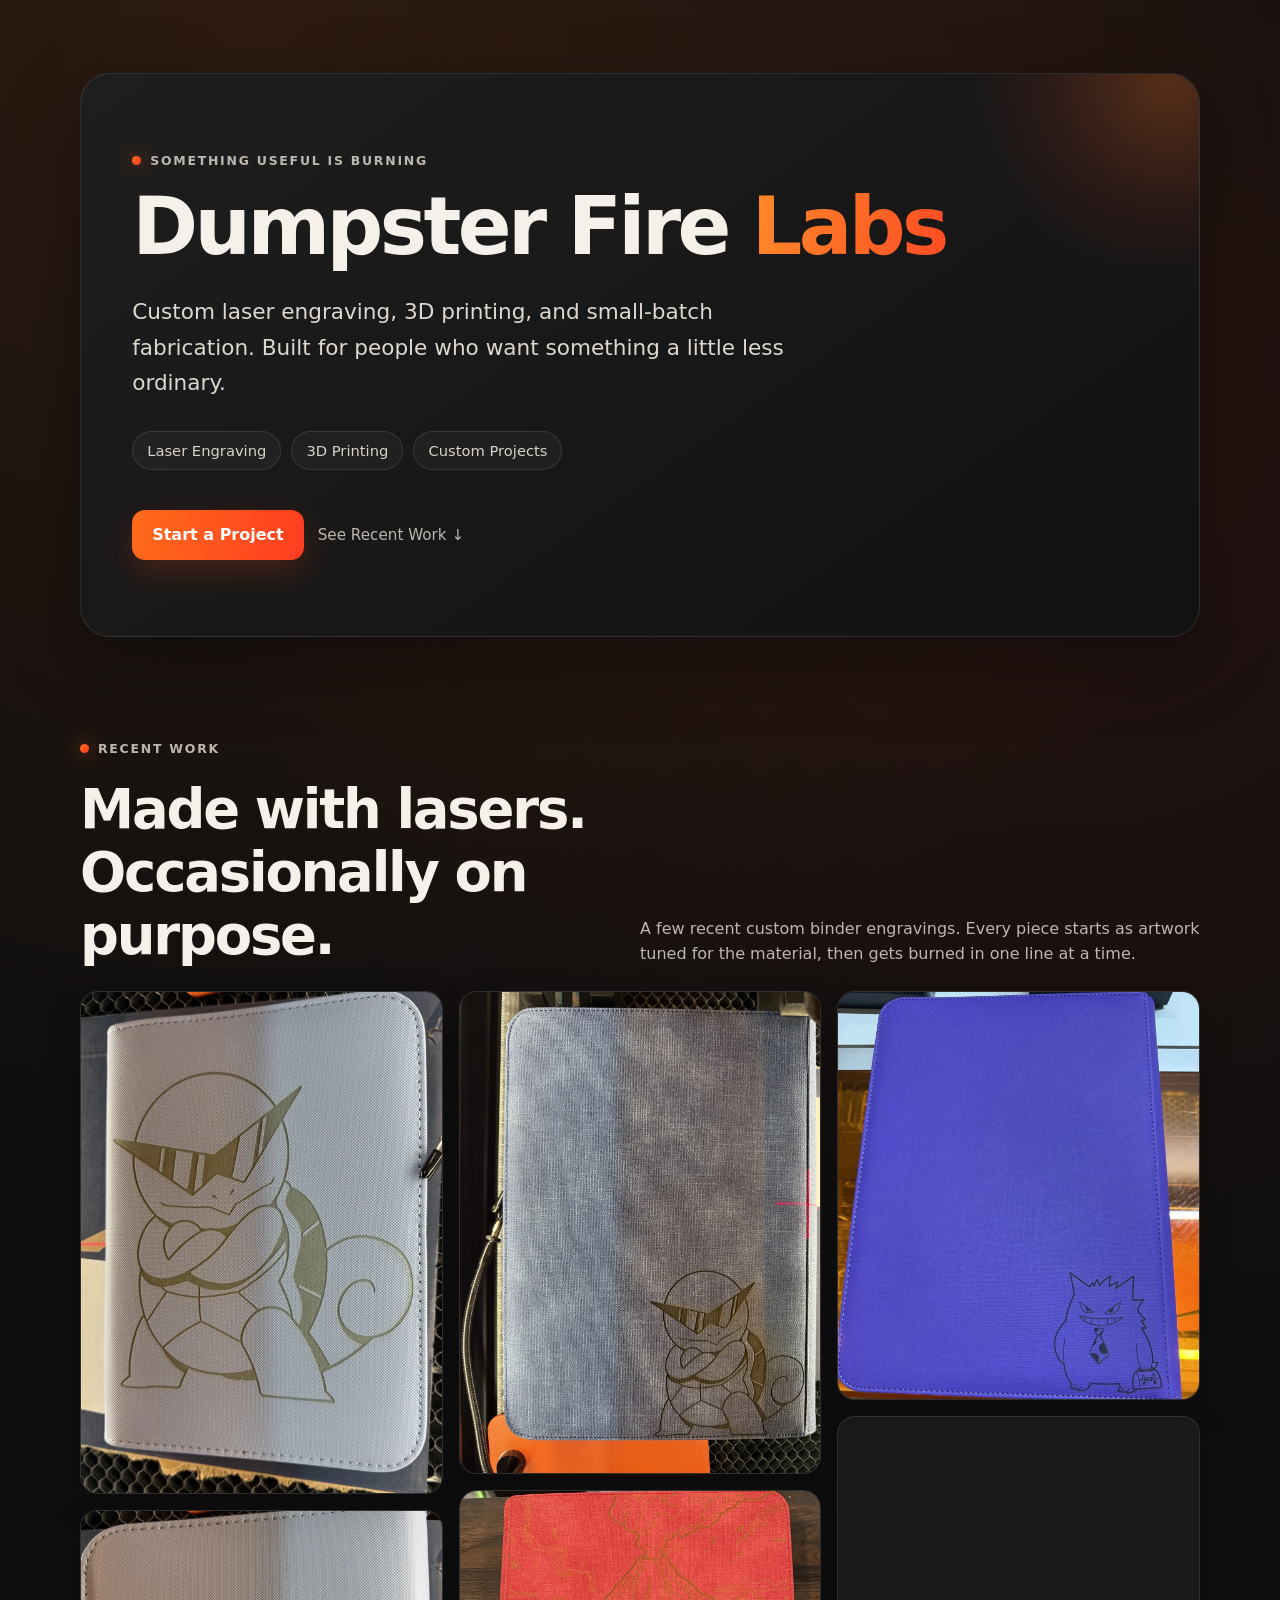
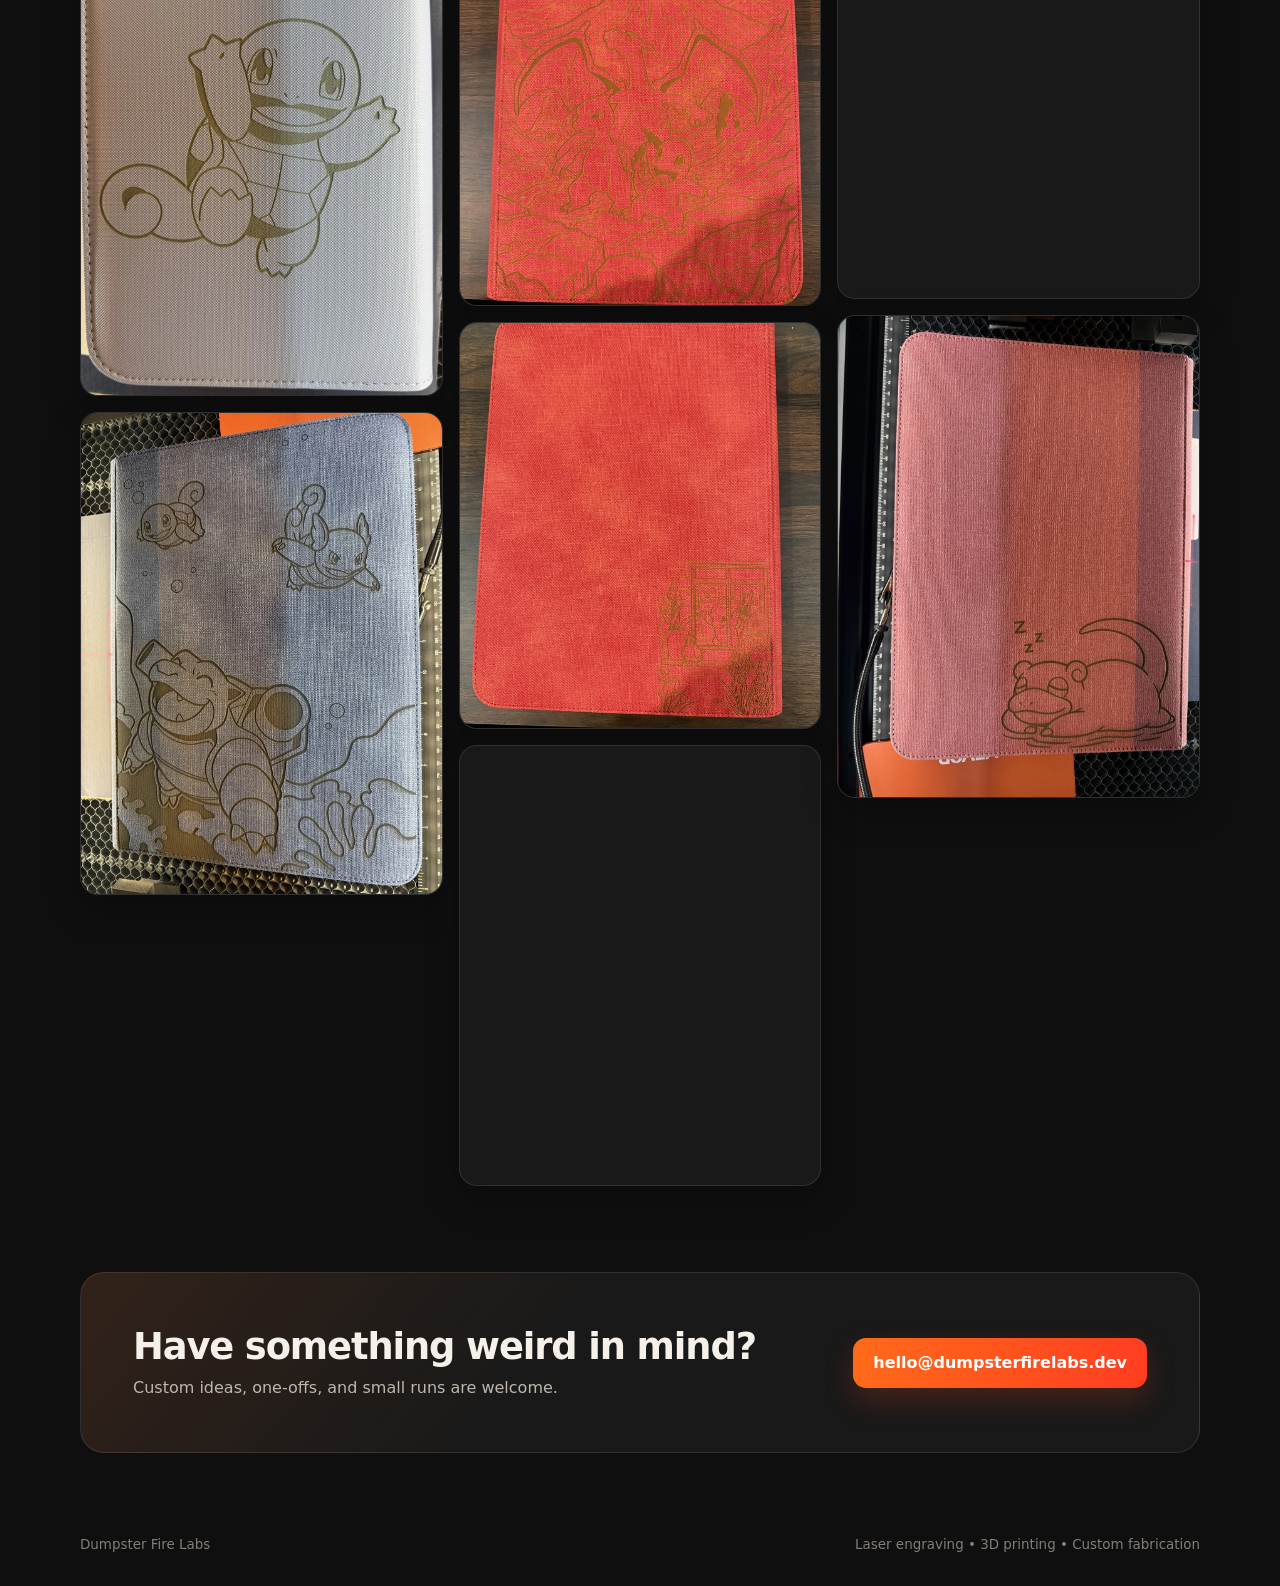
==== commit 6879a011: "Update index.html" ====
--- a/index.html
+++ b/index.html
@@ -1,58 +1,672 @@
 <!doctype html>
 <html lang="en">
 <head>
-<meta charset="utf-8">
-<meta name="viewport" content="width=device-width,initial-scale=1">
-<meta name="description" content="Dumpster Fire Labs — custom laser engraving, 3D printing, and small-batch fabrication.">
-<meta name="theme-color" content="#101010">
-<title>Dumpster Fire Labs</title>
-<style>
-:root{--bg:#0f0f0f;--panel:#191919;--text:#f5f1ea;--muted:#bdb7ad;--accent:#ff6b1a;--accent2:#ff3d21;--line:rgba(255,255,255,.1)}
-*{box-sizing:border-box}html{scroll-behavior:smooth}body{margin:0;background:radial-gradient(circle at 20% 0,rgba(255,107,26,.13),transparent 34%),radial-gradient(circle at 85% 15%,rgba(255,61,33,.09),transparent 30%),var(--bg);color:var(--text);font-family:Inter,ui-sans-serif,system-ui,-apple-system,BlinkMacSystemFont,"Segoe UI",sans-serif}
-.shell{width:min(1120px,calc(100% - 32px));margin:auto}.hero{min-height:78vh;display:grid;place-items:center;padding:42px 0 34px}
-.hero-card {
-  width: 100%;
-  position: relative;
-  overflow: hidden;
-  background: linear-gradient(145deg, rgba(31,31,31,.97), rgba(18,18,18,.97));
-  border: 1px solid var(--line);
-  border-radius: 30px;
-  padding: clamp(32px, 6vw, 76px);
-  box-shadow: 0 24px 70px rgba(0,0,0,.35);
-}
-.glow{position:absolute;width:390px;height:390px;border-radius:50%;right:-165px;top:-185px;background:radial-gradient(circle,rgba(255,107,26,.27),rgba(255,61,33,.08) 45%,transparent 70%)}
-.eyebrow{display:inline-flex;align-items:center;gap:9px;color:var(--muted);font-size:.78rem;font-weight:800;letter-spacing:.14em;text-transform:uppercase;margin-bottom:22px}
-.spark{width:9px;height:9px;border-radius:50%;background:linear-gradient(135deg,var(--accent),var(--accent2));box-shadow:0 0 18px rgba(255,107,26,.65)}
-h1 {
-  margin: 0;
-  max-width: 100%;
-  font-size: clamp(2.8rem, 7vw, 6.2rem);
-  line-height: .95;
-  letter-spacing: -.05em;
-}
-.tagline{margin:30px 0 0;max-width:700px;color:#ddd7cf;font-size:clamp(1.08rem,2vw,1.35rem);line-height:1.65}
-.services,.actions{display:flex;flex-wrap:wrap;gap:10px;margin-top:30px}.pill{border:1px solid var(--line);background:rgba(255,255,255,.035);color:#d8d2c8;border-radius:999px;padding:10px 14px;font-size:.92rem}
-.actions{align-items:center;gap:14px;margin-top:40px}.button{display:inline-flex;align-items:center;justify-content:center;min-height:50px;padding:0 20px;border-radius:13px;background:linear-gradient(100deg,var(--accent),var(--accent2));color:#fff;font-weight:850;text-decoration:none;box-shadow:0 12px 30px rgba(255,75,30,.2)}
-.secondary{color:var(--muted);text-decoration:none;font-size:.95rem}.section{padding:36px 0 86px}.section-head{display:flex;justify-content:space-between;align-items:end;gap:28px;margin-bottom:24px}.section-head h2{margin:0;font-size:clamp(2rem,5vw,3.4rem);letter-spacing:-.04em}.section-head p{margin:0;max-width:560px;color:var(--muted);line-height:1.6}
-.gallery{columns:3 280px;column-gap:16px}.shot{break-inside:avoid;margin:0 0 16px;overflow:hidden;border:1px solid var(--line);border-radius:18px;background:var(--panel);box-shadow:0 14px 34px rgba(0,0,0,.22)}.shot img{display:block;width:100%;height:auto;transition:transform .25s ease}.shot:hover img{transform:scale(1.012)}
-.cta{margin-bottom:84px;padding:clamp(28px,5vw,52px);border-radius:24px;border:1px solid var(--line);background:linear-gradient(130deg,rgba(255,107,26,.11),transparent 42%),var(--panel);display:flex;justify-content:space-between;align-items:center;gap:24px}.cta h3{margin:0 0 8px;font-size:clamp(1.55rem,3vw,2.3rem);letter-spacing:-.03em}.cta p{margin:0;color:var(--muted);line-height:1.55}footer{padding:0 0 34px;color:#837e77;font-size:.84rem;display:flex;justify-content:space-between;gap:16px}
-@media(max-width:720px){.hero{min-height:auto;padding-top:18px}.hero-card{border-radius:22px}.section-head{display:block}.section-head p{margin-top:12px}.cta{align-items:flex-start;flex-direction:column}footer{flex-direction:column}}
-</style>
+  <meta charset="utf-8">
+  <meta name="viewport" content="width=device-width, initial-scale=1">
+
+  <meta
+    name="description"
+    content="Dumpster Fire Labs — custom laser engraving, 3D printing, and small-batch fabrication."
+  >
+
+  <meta name="theme-color" content="#101010">
+
+  <title>Dumpster Fire Labs</title>
+
+  <style>
+    :root {
+      --bg: #0f0f0f;
+      --panel: #191919;
+      --text: #f5f1ea;
+      --muted: #bdb7ad;
+      --accent: #ff6b1a;
+      --accent-2: #ff3d21;
+      --line: rgba(255, 255, 255, 0.10);
+    }
+
+    * {
+      box-sizing: border-box;
+    }
+
+    html {
+      scroll-behavior: smooth;
+    }
+
+    body {
+      margin: 0;
+
+      background:
+        radial-gradient(
+          circle at 20% 0%,
+          rgba(255, 107, 26, 0.13),
+          transparent 34%
+        ),
+        radial-gradient(
+          circle at 85% 15%,
+          rgba(255, 61, 33, 0.09),
+          transparent 30%
+        ),
+        var(--bg);
+
+      color: var(--text);
+
+      font-family:
+        Inter,
+        ui-sans-serif,
+        system-ui,
+        -apple-system,
+        BlinkMacSystemFont,
+        "Segoe UI",
+        sans-serif;
+    }
+
+    .shell {
+      width: min(1120px, calc(100% - 32px));
+      margin: 0 auto;
+    }
+
+    /* -------------------------
+       Hero
+    ------------------------- */
+
+    .hero {
+      min-height: 78vh;
+
+      display: grid;
+      place-items: center;
+
+      padding: 42px 0 34px;
+    }
+
+    .hero-card {
+      width: 100%;
+      position: relative;
+      overflow: hidden;
+
+      background:
+        linear-gradient(
+          145deg,
+          rgba(31, 31, 31, 0.97),
+          rgba(18, 18, 18, 0.97)
+        );
+
+      border: 1px solid var(--line);
+      border-radius: 30px;
+
+      /*
+        Slightly reduced horizontal padding so the
+        full "Dumpster Fire Labs" headline fits.
+      */
+      padding:
+        clamp(32px, 6vw, 76px)
+        clamp(28px, 4vw, 55px);
+
+      box-shadow:
+        0 24px 70px rgba(0, 0, 0, 0.35);
+    }
+
+    .glow {
+      position: absolute;
+
+      width: 390px;
+      height: 390px;
+
+      right: -165px;
+      top: -185px;
+
+      border-radius: 50%;
+
+      background:
+        radial-gradient(
+          circle,
+          rgba(255, 107, 26, 0.27),
+          rgba(255, 61, 33, 0.08) 45%,
+          transparent 70%
+        );
+
+      pointer-events: none;
+    }
+
+    .eyebrow {
+      display: inline-flex;
+      align-items: center;
+      gap: 9px;
+
+      margin-bottom: 22px;
+
+      color: var(--muted);
+
+      font-size: 0.78rem;
+      font-weight: 800;
+      letter-spacing: 0.14em;
+      text-transform: uppercase;
+    }
+
+    .spark {
+      width: 9px;
+      height: 9px;
+
+      border-radius: 50%;
+
+      background:
+        linear-gradient(
+          135deg,
+          var(--accent),
+          var(--accent-2)
+        );
+
+      box-shadow:
+        0 0 18px rgba(255, 107, 26, 0.65);
+    }
+
+    h1 {
+      margin: 0;
+      max-width: 100%;
+
+      /*
+        Keep the headline large, but leave enough room
+        for the final glyph at desktop widths.
+      */
+      font-size: clamp(3rem, 6.2vw, 6rem);
+
+      line-height: 0.93;
+      letter-spacing: -0.045em;
+    }
+
+    /*
+      Orange gradient used for "Labs".
+      This was the rule that disappeared earlier.
+    */
+    .accent {
+      display: inline-block;
+
+      background:
+        linear-gradient(
+          100deg,
+          #ff8a29,
+          #ff4a24
+        );
+
+      -webkit-background-clip: text;
+      background-clip: text;
+
+      color: transparent;
+
+      /*
+        Prevent the curved edge of the final "s"
+        from touching the hero-card clipping boundary.
+      */
+      padding-right: 0.10em;
+      margin-right: -0.10em;
+    }
+
+    .tagline {
+      margin: 30px 0 0;
+
+      max-width: 700px;
+
+      color: #ddd7cf;
+
+      font-size:
+        clamp(1.08rem, 2vw, 1.35rem);
+
+      line-height: 1.65;
+    }
+
+    .services {
+      display: flex;
+      flex-wrap: wrap;
+      gap: 10px;
+
+      margin-top: 30px;
+    }
+
+    .pill {
+      padding: 10px 14px;
+
+      border: 1px solid var(--line);
+      border-radius: 999px;
+
+      background: rgba(255, 255, 255, 0.035);
+
+      color: #d8d2c8;
+
+      font-size: 0.92rem;
+    }
+
+    .actions {
+      display: flex;
+      flex-wrap: wrap;
+      align-items: center;
+      gap: 14px;
+
+      margin-top: 40px;
+    }
+
+    .button {
+      display: inline-flex;
+      align-items: center;
+      justify-content: center;
+
+      min-height: 50px;
+
+      padding: 0 20px;
+
+      border-radius: 13px;
+
+      background:
+        linear-gradient(
+          100deg,
+          var(--accent),
+          var(--accent-2)
+        );
+
+      color: #ffffff;
+
+      font-weight: 850;
+      text-decoration: none;
+
+      box-shadow:
+        0 12px 30px rgba(255, 75, 30, 0.20);
+
+      transition:
+        transform 0.15s ease,
+        filter 0.15s ease;
+    }
+
+    .button:hover {
+      transform: translateY(-1px);
+      filter: brightness(1.06);
+    }
+
+    .secondary {
+      color: var(--muted);
+
+      font-size: 0.95rem;
+      text-decoration: none;
+    }
+
+    .secondary:hover {
+      color: var(--text);
+    }
+
+    /* -------------------------
+       Recent Work
+    ------------------------- */
+
+    .section {
+      padding: 36px 0 86px;
+    }
+
+    .section-head {
+      display: flex;
+      justify-content: space-between;
+      align-items: end;
+      gap: 28px;
+
+      margin-bottom: 24px;
+    }
+
+    .section-head h2 {
+      margin: 0;
+
+      font-size:
+        clamp(2rem, 5vw, 3.4rem);
+
+      letter-spacing: -0.04em;
+    }
+
+    .section-head p {
+      margin: 0;
+
+      max-width: 560px;
+
+      color: var(--muted);
+
+      line-height: 1.6;
+    }
+
+    .gallery {
+      columns: 3 280px;
+      column-gap: 16px;
+    }
+
+    .shot {
+      break-inside: avoid;
+
+      margin: 0 0 16px;
+
+      overflow: hidden;
+
+      border: 1px solid var(--line);
+      border-radius: 18px;
+
+      background: var(--panel);
+
+      box-shadow:
+        0 14px 34px rgba(0, 0, 0, 0.22);
+    }
+
+    .shot img {
+      display: block;
+
+      width: 100%;
+      height: auto;
+
+      transition:
+        transform 0.25s ease,
+        filter 0.25s ease;
+    }
+
+    .shot:hover img {
+      transform: scale(1.012);
+      filter: brightness(1.035);
+    }
+
+    /* -------------------------
+       Bottom CTA
+    ------------------------- */
+
+    .cta {
+      display: flex;
+      justify-content: space-between;
+      align-items: center;
+      gap: 24px;
+
+      margin-bottom: 84px;
+
+      padding:
+        clamp(28px, 5vw, 52px);
+
+      border: 1px solid var(--line);
+      border-radius: 24px;
+
+      background:
+        linear-gradient(
+          130deg,
+          rgba(255, 107, 26, 0.11),
+          transparent 42%
+        ),
+        var(--panel);
+    }
+
+    .cta h3 {
+      margin: 0 0 8px;
+
+      font-size:
+        clamp(1.55rem, 3vw, 2.3rem);
+
+      letter-spacing: -0.03em;
+    }
+
+    .cta p {
+      margin: 0;
+
+      color: var(--muted);
+
+      line-height: 1.55;
+    }
+
+    /* -------------------------
+       Footer
+    ------------------------- */
+
+    footer {
+      display: flex;
+      justify-content: space-between;
+      gap: 16px;
+
+      padding: 0 0 34px;
+
+      color: #837e77;
+
+      font-size: 0.84rem;
+    }
+
+    /* -------------------------
+       Mobile
+    ------------------------- */
+
+    @media (max-width: 720px) {
+      h1 {
+        font-size: clamp(2.75rem, 11vw, 4.5rem);
+        letter-spacing: -0.04em;
+      }
+
+      .hero {
+        min-height: auto;
+        padding-top: 18px;
+      }
+
+      .hero-card {
+        border-radius: 22px;
+      }
+
+      .section-head {
+        display: block;
+      }
+
+      .section-head p {
+        margin-top: 12px;
+      }
+
+      .cta {
+        align-items: flex-start;
+        flex-direction: column;
+      }
+
+      footer {
+        flex-direction: column;
+      }
+    }
+  </style>
 </head>
+
 <body>
-<div class="shell">
-<section class="hero"><div class="hero-card"><div class="glow"></div><div class="eyebrow"><span class="spark"></span> Something useful is burning</div><h1>Dumpster Fire <span class="accent">Labs</span></h1><p class="tagline">Custom laser engraving, 3D printing, and small-batch fabrication. Built for people who want something a little less ordinary.</p><div class="services"><span class="pill">Laser Engraving</span><span class="pill">3D Printing</span><span class="pill">Custom Projects</span></div><div class="actions"><a class="button" href="mailto:hello@dumpsterfirelabs.dev">Start a Project</a><a class="secondary" href="#work">See Recent Work ↓</a></div></div></section>
-<section class="section" id="work"><div class="section-head"><div><div class="eyebrow"><span class="spark"></span> Recent work</div><h2>Made with lasers.<br>Occasionally on purpose.</h2></div><p>A few recent custom binder engravings. Every piece starts as artwork tuned for the material, then gets burned in one line at a time.</p></div><div class="gallery"><figure class="shot"><img src="images/work-01.webp" alt="Custom laser engraved binder artwork" loading="lazy" decoding="async"></figure>
-<figure class="shot"><img src="images/work-02.webp" alt="Custom laser engraved binder artwork" loading="lazy" decoding="async"></figure>
-<figure class="shot"><img src="images/work-03.webp" alt="Custom laser engraved binder artwork" loading="lazy" decoding="async"></figure>
-<figure class="shot"><img src="images/work-04.webp" alt="Custom laser engraved binder artwork" loading="lazy" decoding="async"></figure>
-<figure class="shot"><img src="images/work-05.webp" alt="Custom laser engraved binder artwork" loading="lazy" decoding="async"></figure>
-<figure class="shot"><img src="images/work-06.webp" alt="Custom laser engraved binder artwork" loading="lazy" decoding="async"></figure>
-<figure class="shot"><img src="images/work-07.webp" alt="Custom laser engraved binder artwork" loading="lazy" decoding="async"></figure>
-<figure class="shot"><img src="images/work-08.webp" alt="Custom laser engraved binder artwork" loading="lazy" decoding="async"></figure>
-<figure class="shot"><img src="images/work-09.webp" alt="Custom laser engraved binder artwork" loading="lazy" decoding="async"></figure>
-<figure class="shot"><img src="images/work-10.webp" alt="Custom laser engraved binder artwork" loading="lazy" decoding="async"></figure></div></section>
-<section class="cta"><div><h3>Have something weird in mind?</h3><p>Custom ideas, one-offs, and small runs are welcome.</p></div><a class="button" href="mailto:hello@dumpsterfirelabs.dev">hello@dumpsterfirelabs.dev</a></section>
-<footer><span>Dumpster Fire Labs</span><span>Laser engraving • 3D printing • Custom fabrication</span></footer>
-</div>
-</body></html>
+  <div class="shell">
+
+    <!-- Hero -->
+    <section class="hero">
+      <div class="hero-card">
+
+        <div class="glow"></div>
+
+        <div class="eyebrow">
+          <span class="spark"></span>
+          Something useful is burning
+        </div>
+
+        <h1>
+          Dumpster Fire
+          <span class="accent">Labs</span>
+        </h1>
+
+        <p class="tagline">
+          Custom laser engraving, 3D printing, and small-batch fabrication.
+          Built for people who want something a little less ordinary.
+        </p>
+
+        <div class="services" aria-label="Services">
+          <span class="pill">Laser Engraving</span>
+          <span class="pill">3D Printing</span>
+          <span class="pill">Custom Projects</span>
+        </div>
+
+        <div class="actions">
+          <a
+            class="button"
+            href="mailto:hello@dumpsterfirelabs.dev"
+          >
+            Start a Project
+          </a>
+
+          <a
+            class="secondary"
+            href="#work"
+          >
+            See Recent Work ↓
+          </a>
+        </div>
+
+      </div>
+    </section>
+
+    <!-- Recent Work -->
+    <section
+      class="section"
+      id="work"
+    >
+
+      <div class="section-head">
+
+        <div>
+          <div class="eyebrow">
+            <span class="spark"></span>
+            Recent work
+          </div>
+
+          <h2>
+            Made with lasers.<br>
+            Occasionally on purpose.
+          </h2>
+        </div>
+
+        <p>
+          A few recent custom binder engravings.
+          Every piece starts as artwork tuned for the material,
+          then gets burned in one line at a time.
+        </p>
+
+      </div>
+
+      <div class="gallery">
+
+        <figure class="shot">
+          <img
+            src="images/work-01.webp"
+            alt="Custom laser engraved binder artwork"
+            loading="lazy"
+            decoding="async"
+          >
+        </figure>
+
+        <figure class="shot">
+          <img
+            src="images/work-02.webp"
+            alt="Custom laser engraved binder artwork"
+            loading="lazy"
+            decoding="async"
+          >
+        </figure>
+
+        <figure class="shot">
+          <img
+            src="images/work-03.webp"
+            alt="Custom laser engraved binder artwork"
+            loading="lazy"
+            decoding="async"
+          >
+        </figure>
+
+        <figure class="shot">
+          <img
+            src="images/work-04.webp"
+            alt="Custom laser engraved binder artwork"
+            loading="lazy"
+            decoding="async"
+          >
+        </figure>
+
+        <figure class="shot">
+          <img
+            src="images/work-05.webp"
+            alt="Custom laser engraved binder artwork"
+            loading="lazy"
+            decoding="async"
+          >
+        </figure>
+
+        <figure class="shot">
+          <img
+            src="images/work-06.webp"
+            alt="Custom laser engraved binder artwork"
+            loading="lazy"
+            decoding="async"
+          >
+        </figure>
+
+        <figure class="shot">
+          <img
+            src="images/work-07.webp"
+            alt="Custom laser engraved binder artwork"
+            loading="lazy"
+            decoding="async"
+          >
+        </figure>
+
+        <figure class="shot">
+          <img
+            src="images/work-08.webp"
+            alt="Custom laser engraved binder artwork"
+            loading="lazy"
+            decoding="async"
+          >
+        </figure>
+
+        <figure class="shot">
+          <img
+            src="images/work-09.webp"
+            alt="Custom laser engraved binder artwork"
+            loading="lazy"
+            decoding="async"
+          >
+        </figure>
+
+        <figure class="shot">
+          <img
+            src="images/work-10.webp"
+            alt="Custom laser engraved binder artwork"
+            loading="lazy"
+            decoding="async"
+          >
+        </figure>
+
+      </div>
+    </section>
+
+    <!-- Contact CTA -->
+    <section class="cta">
+
+      <div>
+        <h3>
+          Have something weird in mind?
+        </h3>
+
+        <p>
+          Custom ideas, one-offs, and small runs are welcome.
+        </p>
+      </div>
+
+      <a
+        class="button"
+        href="mailto:hello@dumpsterfirelabs.dev"
+      >
+        hello@dumpsterfirelabs.dev
+      </a>
+
+    </section>
+
+    <!-- Footer -->
+    <footer>
+      <span>
+        Dumpster Fire Labs
+      </span>
+
+      <span>
+        Laser engraving • 3D printing • Custom fabrication
+      </span>
+    </footer>
+
+  </div>
+</body>
+</html>
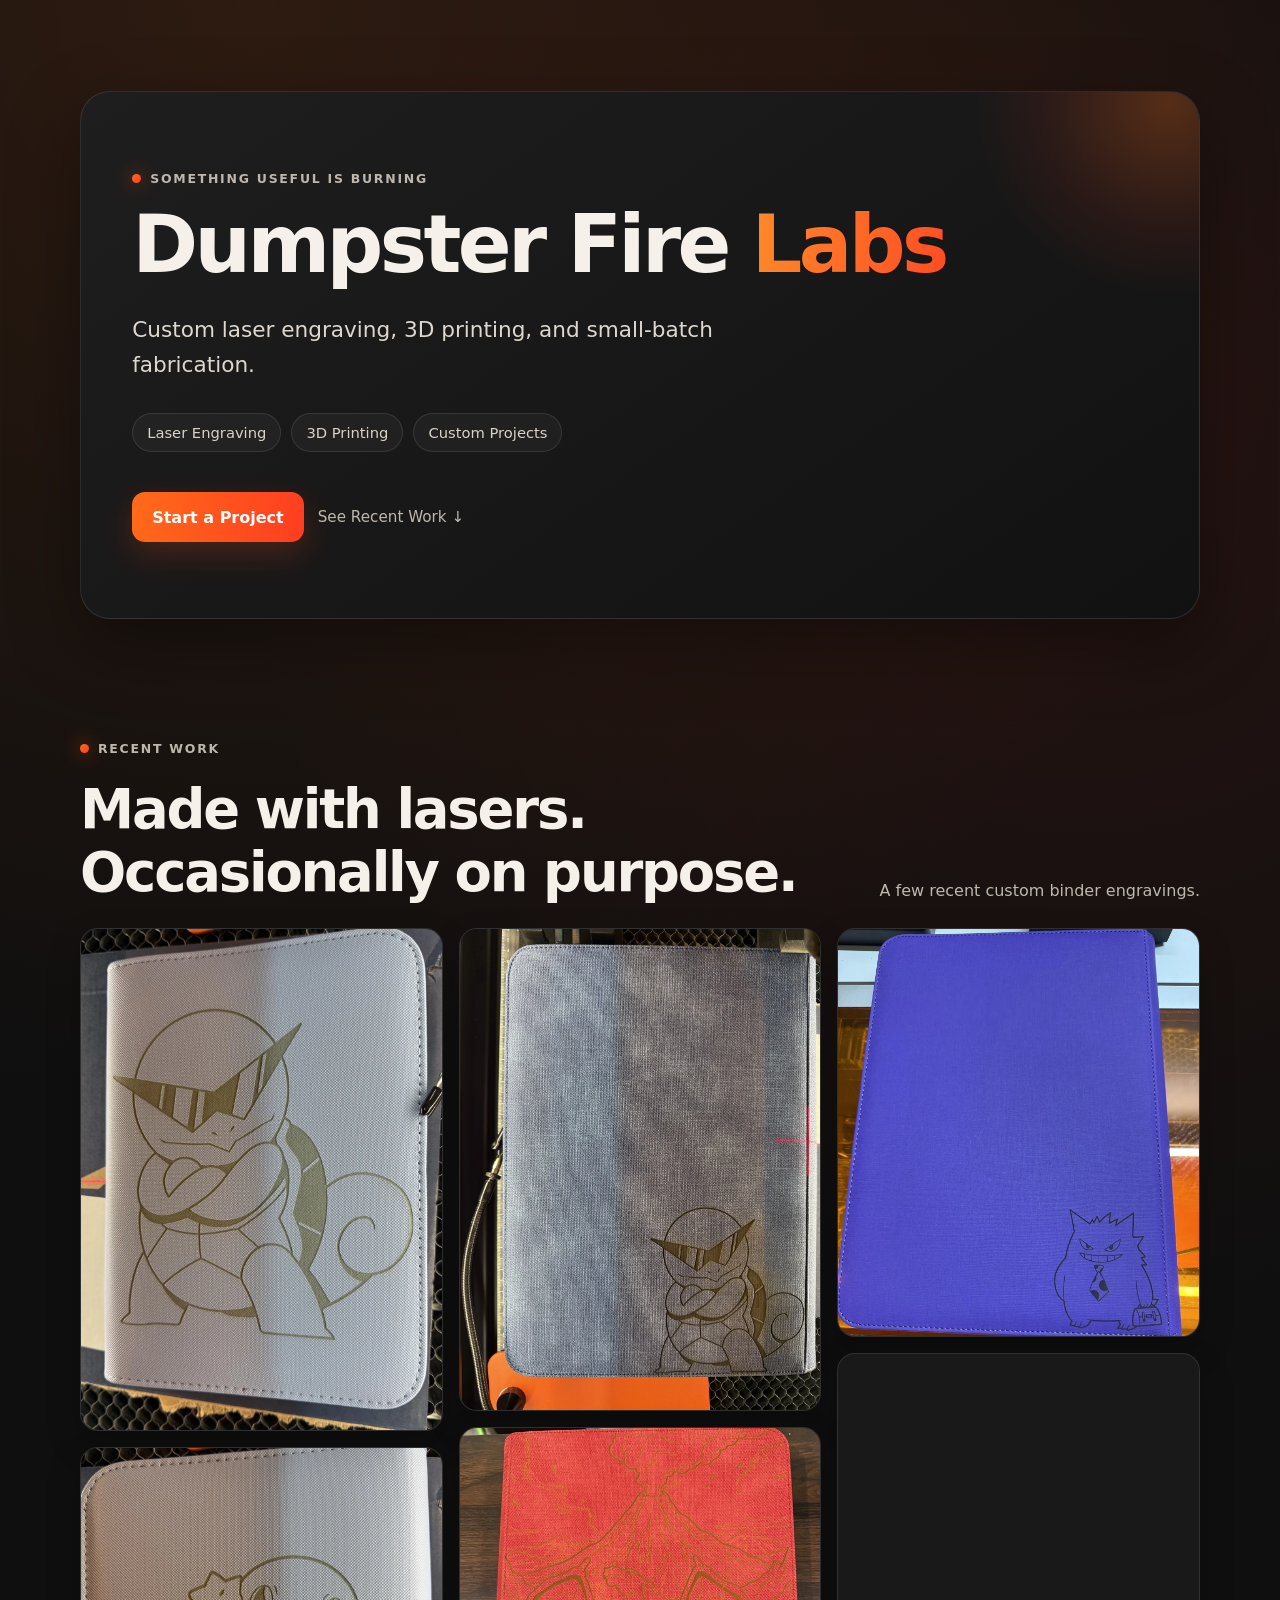
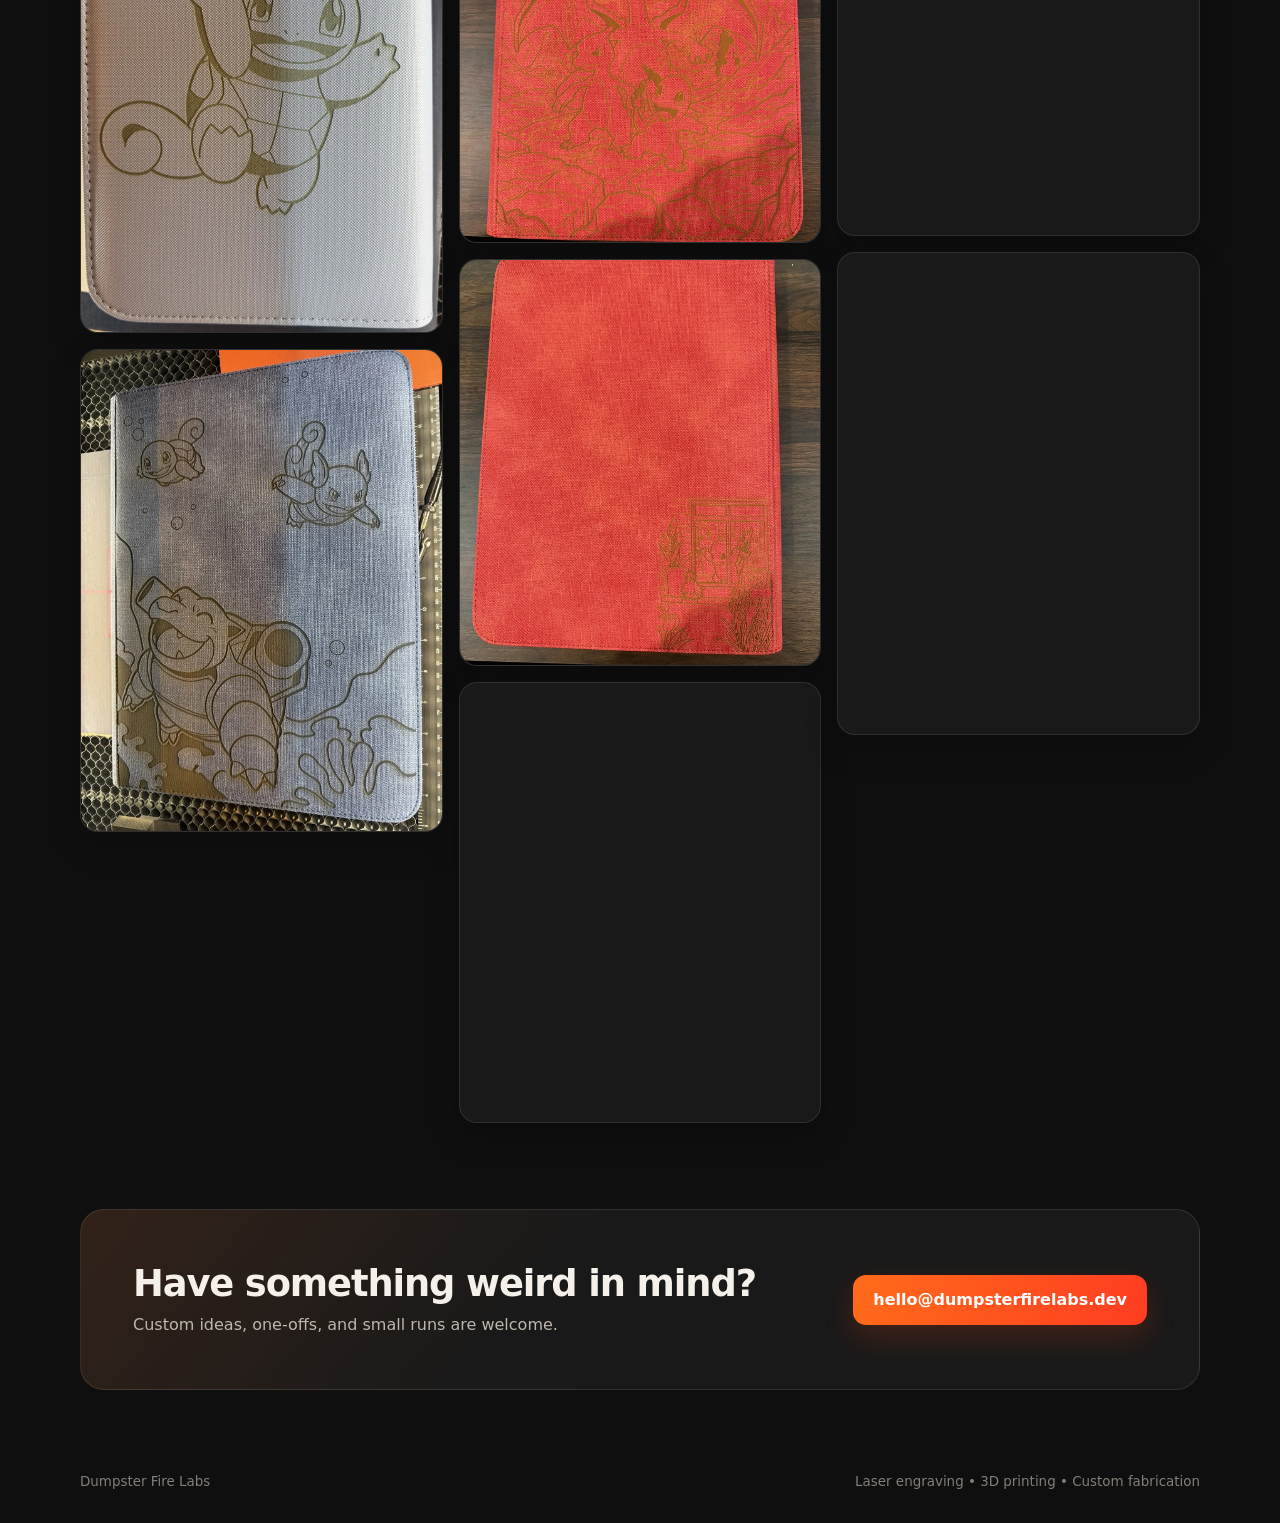
==== commit 18eb07ab: "Update index.html" ====
--- a/index.html
+++ b/index.html
@@ -483,7 +483,6 @@
 
         <p class="tagline">
           Custom laser engraving, 3D printing, and small-batch fabrication.
-          Built for people who want something a little less ordinary.
         </p>
 
         <div class="services" aria-label="Services">
@@ -533,8 +532,6 @@
 
         <p>
           A few recent custom binder engravings.
-          Every piece starts as artwork tuned for the material,
-          then gets burned in one line at a time.
         </p>
 
       </div>
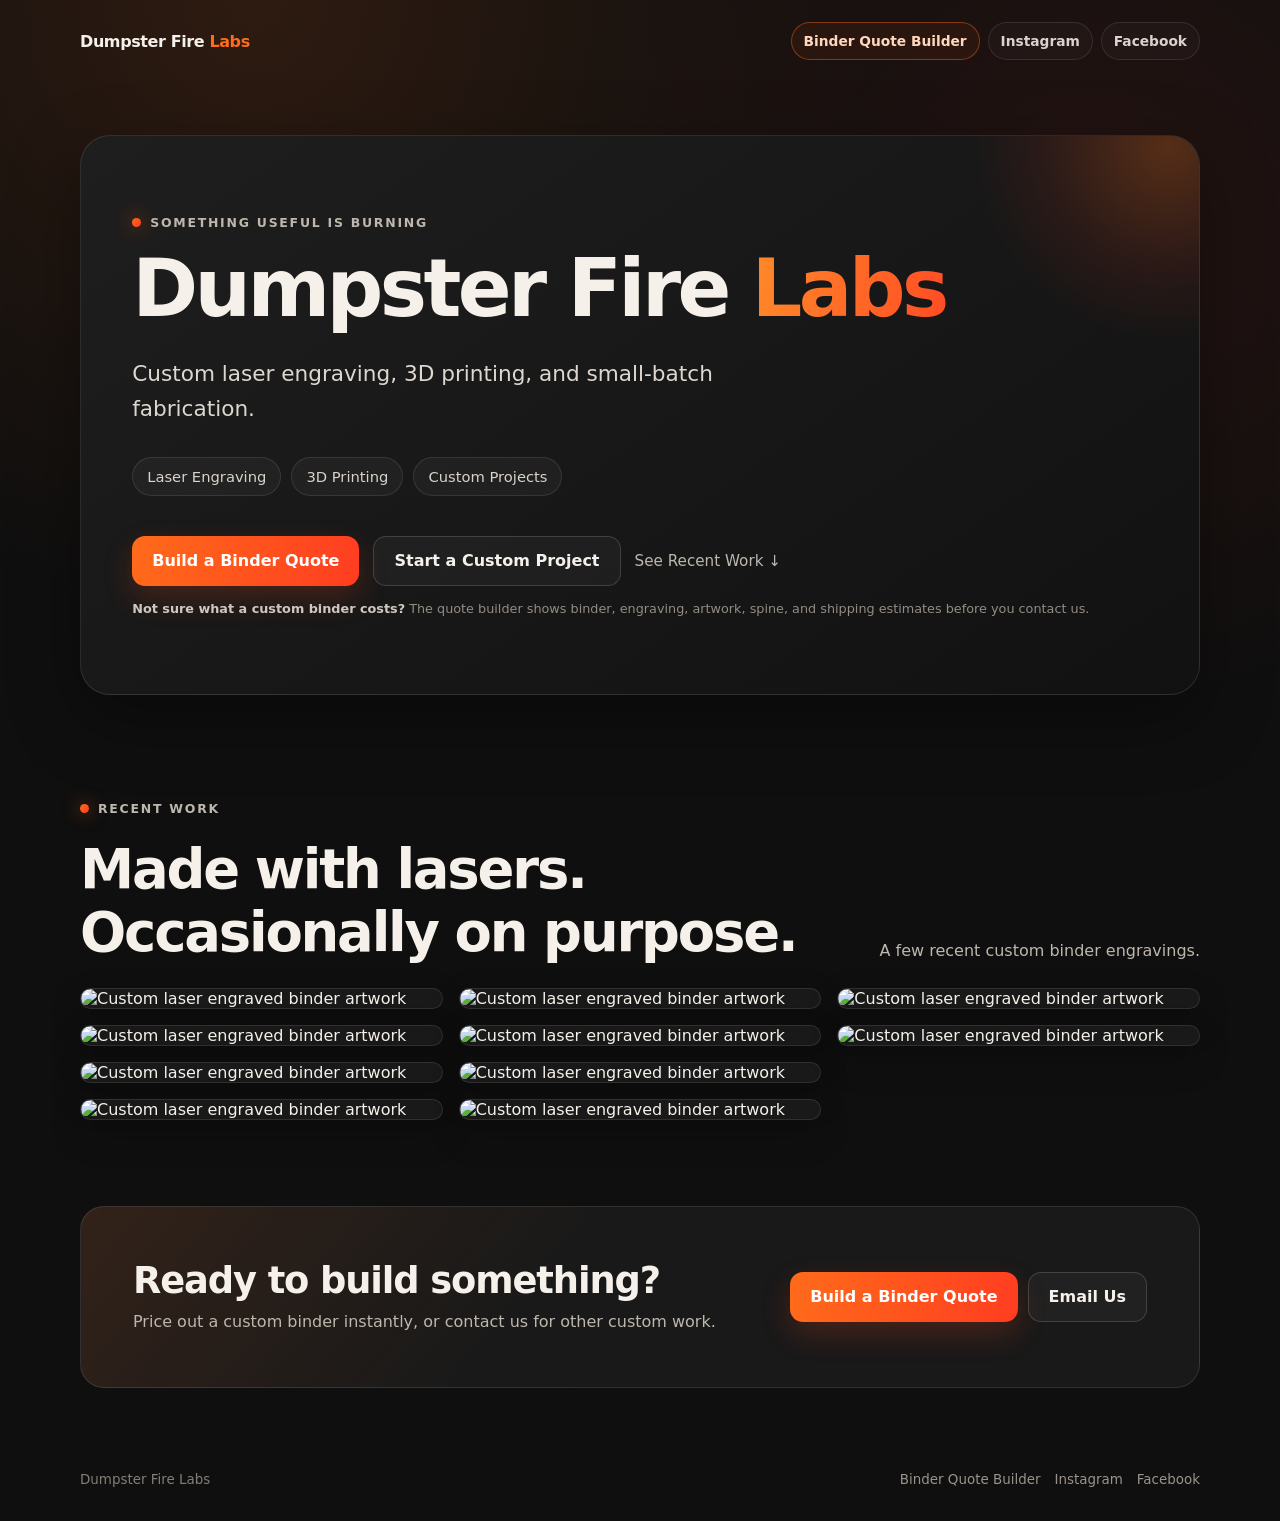
==== commit 4e01d78b: "Add quote builder and social links to homepage" ====
--- a/index.html
+++ b/index.html
@@ -290,6 +290,121 @@
       color: var(--text);
     }
 
+
+    /* -------------------------
+       Quick navigation
+    ------------------------- */
+
+    .site-nav {
+      display: flex;
+      align-items: center;
+      justify-content: space-between;
+      gap: 18px;
+      padding: 22px 0 0;
+    }
+
+    .nav-brand {
+      color: var(--text);
+      font-weight: 900;
+      letter-spacing: -0.025em;
+      text-decoration: none;
+      white-space: nowrap;
+    }
+
+    .nav-brand span {
+      color: var(--accent);
+    }
+
+    .nav-links {
+      display: flex;
+      align-items: center;
+      flex-wrap: wrap;
+      gap: 8px;
+    }
+
+    .nav-link {
+      display: inline-flex;
+      align-items: center;
+      gap: 7px;
+      min-height: 38px;
+      padding: 0 12px;
+      border: 1px solid var(--line);
+      border-radius: 999px;
+      background: rgba(255,255,255,.025);
+      color: #d9d3cb;
+      font-size: .86rem;
+      font-weight: 750;
+      text-decoration: none;
+      transition: .15s ease;
+    }
+
+    .nav-link:hover {
+      color: #fff;
+      border-color: rgba(255,107,26,.48);
+      background: rgba(255,107,26,.07);
+      transform: translateY(-1px);
+    }
+
+    .nav-link.quote-link {
+      border-color: rgba(255,107,26,.42);
+      color: #ffd7bc;
+      background: rgba(255,107,26,.07);
+    }
+
+    .button-outline {
+      display: inline-flex;
+      align-items: center;
+      justify-content: center;
+      min-height: 50px;
+      padding: 0 20px;
+      border: 1px solid rgba(255,255,255,.15);
+      border-radius: 13px;
+      background: rgba(255,255,255,.035);
+      color: var(--text);
+      font-weight: 800;
+      text-decoration: none;
+      transition: .15s ease;
+    }
+
+    .button-outline:hover {
+      transform: translateY(-1px);
+      border-color: rgba(255,107,26,.5);
+      background: rgba(255,107,26,.07);
+    }
+
+    .hero-helper {
+      margin-top: 14px;
+      color: #938c84;
+      font-size: .8rem;
+      line-height: 1.45;
+    }
+
+    .hero-helper strong {
+      color: #cfc8bf;
+    }
+
+    .cta-actions {
+      display: flex;
+      flex-wrap: wrap;
+      justify-content: flex-end;
+      gap: 10px;
+    }
+
+    .footer-links {
+      display: flex;
+      gap: 14px;
+      flex-wrap: wrap;
+    }
+
+    .footer-links a {
+      color: #9a938b;
+      text-decoration: none;
+    }
+
+    .footer-links a:hover {
+      color: var(--text);
+    }
+
     /* -------------------------
        Recent Work
     ------------------------- */
@@ -428,6 +543,26 @@
     ------------------------- */
 
     @media (max-width: 720px) {
+
+      .site-nav {
+        align-items: flex-start;
+        flex-direction: column;
+        padding-top: 16px;
+      }
+
+      .nav-links {
+        width: 100%;
+      }
+
+      .nav-link {
+        flex: 1 1 auto;
+        justify-content: center;
+      }
+
+      .cta-actions {
+        justify-content: flex-start;
+      }
+
       h1 {
         font-size: clamp(2.75rem, 11vw, 4.5rem);
         letter-spacing: -0.04em;
@@ -464,6 +599,22 @@
 
 <body>
   <div class="shell">
+
+    <nav class="site-nav" aria-label="Main navigation">
+      <a class="nav-brand" href="/">Dumpster Fire <span>Labs</span></a>
+
+      <div class="nav-links">
+        <a class="nav-link quote-link" href="/quote_builder/">
+          Binder Quote Builder
+        </a>
+        <a class="nav-link" href="https://www.instagram.com/dumpsterfirelabs/" target="_blank" rel="noopener">
+          Instagram
+        </a>
+        <a class="nav-link" href="https://www.facebook.com/dumpsterfirelabs" target="_blank" rel="noopener">
+          Facebook
+        </a>
+      </div>
+    </nav>
 
     <!-- Hero -->
     <section class="hero">
@@ -494,9 +645,16 @@
         <div class="actions">
           <a
             class="button"
+            href="/quote_builder/"
+          >
+            Build a Binder Quote
+          </a>
+
+          <a
+            class="button-outline"
             href="mailto:hello@dumpsterfirelabs.dev"
           >
-            Start a Project
+            Start a Custom Project
           </a>
 
           <a
@@ -505,6 +663,11 @@
           >
             See Recent Work ↓
           </a>
+        </div>
+
+        <div class="hero-helper">
+          <strong>Not sure what a custom binder costs?</strong>
+          The quote builder shows binder, engraving, artwork, spine, and shipping estimates before you contact us.
         </div>
 
       </div>
@@ -540,88 +703,88 @@
 
         <figure class="shot">
           <img
-            src="images/work-01.webp"
-            alt="Custom laser engraved binder artwork"
-            loading="lazy"
-            decoding="async"
-          >
-        </figure>
-
-        <figure class="shot">
-          <img
-            src="images/work-02.webp"
-            alt="Custom laser engraved binder artwork"
-            loading="lazy"
-            decoding="async"
-          >
-        </figure>
-
-        <figure class="shot">
-          <img
-            src="images/work-03.webp"
-            alt="Custom laser engraved binder artwork"
-            loading="lazy"
-            decoding="async"
-          >
-        </figure>
-
-        <figure class="shot">
-          <img
-            src="images/work-04.webp"
-            alt="Custom laser engraved binder artwork"
-            loading="lazy"
-            decoding="async"
-          >
-        </figure>
-
-        <figure class="shot">
-          <img
-            src="images/work-05.webp"
-            alt="Custom laser engraved binder artwork"
-            loading="lazy"
-            decoding="async"
-          >
-        </figure>
-
-        <figure class="shot">
-          <img
-            src="images/work-06.webp"
-            alt="Custom laser engraved binder artwork"
-            loading="lazy"
-            decoding="async"
-          >
-        </figure>
-
-        <figure class="shot">
-          <img
-            src="images/work-07.webp"
-            alt="Custom laser engraved binder artwork"
-            loading="lazy"
-            decoding="async"
-          >
-        </figure>
-
-        <figure class="shot">
-          <img
-            src="images/work-08.webp"
-            alt="Custom laser engraved binder artwork"
-            loading="lazy"
-            decoding="async"
-          >
-        </figure>
-
-        <figure class="shot">
-          <img
-            src="images/work-09.webp"
-            alt="Custom laser engraved binder artwork"
-            loading="lazy"
-            decoding="async"
-          >
-        </figure>
-
-        <figure class="shot">
-          <img
-            src="images/work-10.webp"
+            src="https://dumpsterfirelabs.dev/images/work-01.webp"
+            alt="Custom laser engraved binder artwork"
+            loading="lazy"
+            decoding="async"
+          >
+        </figure>
+
+        <figure class="shot">
+          <img
+            src="https://dumpsterfirelabs.dev/images/work-02.webp"
+            alt="Custom laser engraved binder artwork"
+            loading="lazy"
+            decoding="async"
+          >
+        </figure>
+
+        <figure class="shot">
+          <img
+            src="https://dumpsterfirelabs.dev/images/work-03.webp"
+            alt="Custom laser engraved binder artwork"
+            loading="lazy"
+            decoding="async"
+          >
+        </figure>
+
+        <figure class="shot">
+          <img
+            src="https://dumpsterfirelabs.dev/images/work-04.webp"
+            alt="Custom laser engraved binder artwork"
+            loading="lazy"
+            decoding="async"
+          >
+        </figure>
+
+        <figure class="shot">
+          <img
+            src="https://dumpsterfirelabs.dev/images/work-05.webp"
+            alt="Custom laser engraved binder artwork"
+            loading="lazy"
+            decoding="async"
+          >
+        </figure>
+
+        <figure class="shot">
+          <img
+            src="https://dumpsterfirelabs.dev/images/work-06.webp"
+            alt="Custom laser engraved binder artwork"
+            loading="lazy"
+            decoding="async"
+          >
+        </figure>
+
+        <figure class="shot">
+          <img
+            src="https://dumpsterfirelabs.dev/images/work-07.webp"
+            alt="Custom laser engraved binder artwork"
+            loading="lazy"
+            decoding="async"
+          >
+        </figure>
+
+        <figure class="shot">
+          <img
+            src="https://dumpsterfirelabs.dev/images/work-08.webp"
+            alt="Custom laser engraved binder artwork"
+            loading="lazy"
+            decoding="async"
+          >
+        </figure>
+
+        <figure class="shot">
+          <img
+            src="https://dumpsterfirelabs.dev/images/work-09.webp"
+            alt="Custom laser engraved binder artwork"
+            loading="lazy"
+            decoding="async"
+          >
+        </figure>
+
+        <figure class="shot">
+          <img
+            src="https://dumpsterfirelabs.dev/images/work-10.webp"
             alt="Custom laser engraved binder artwork"
             loading="lazy"
             decoding="async"
@@ -636,20 +799,29 @@
 
       <div>
         <h3>
-          Have something weird in mind?
+          Ready to build something?
         </h3>
 
         <p>
-          Custom ideas, one-offs, and small runs are welcome.
+          Price out a custom binder instantly, or contact us for other custom work.
         </p>
       </div>
 
-      <a
-        class="button"
-        href="mailto:hello@dumpsterfirelabs.dev"
-      >
-        hello@dumpsterfirelabs.dev
-      </a>
+      <div class="cta-actions">
+        <a
+          class="button"
+          href="/quote_builder/"
+        >
+          Build a Binder Quote
+        </a>
+
+        <a
+          class="button-outline"
+          href="mailto:hello@dumpsterfirelabs.dev"
+        >
+          Email Us
+        </a>
+      </div>
 
     </section>
 
@@ -659,11 +831,13 @@
         Dumpster Fire Labs
       </span>
 
-      <span>
-        Laser engraving • 3D printing • Custom fabrication
-      </span>
+      <div class="footer-links">
+        <a href="/quote_builder/">Binder Quote Builder</a>
+        <a href="https://www.instagram.com/dumpsterfirelabs/" target="_blank" rel="noopener">Instagram</a>
+        <a href="https://www.facebook.com/dumpsterfirelabs" target="_blank" rel="noopener">Facebook</a>
+      </div>
     </footer>
 
   </div>
 </body>
-</html>
+</html>
